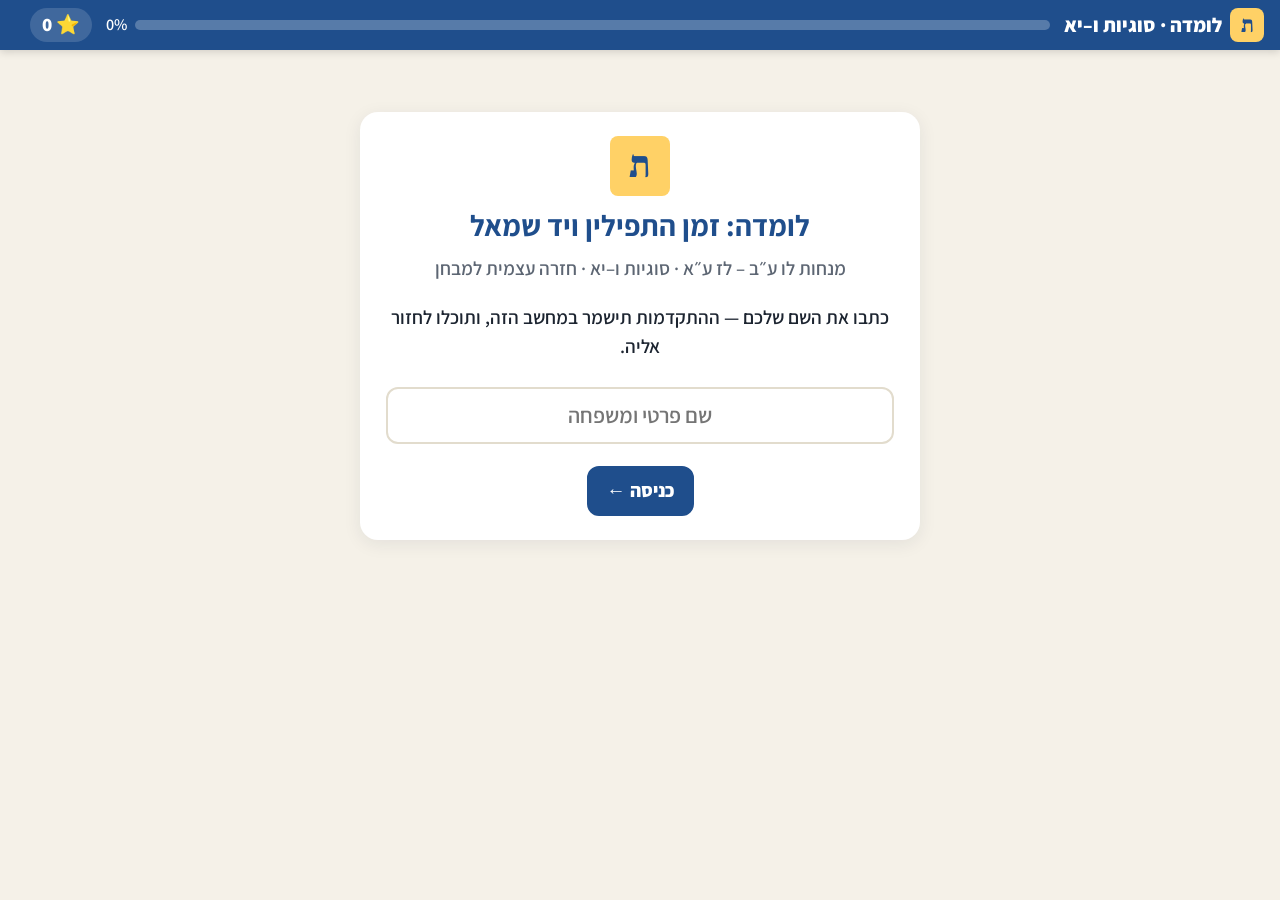
==== index.html @ fc5f8457 "לומדה סוגיות ו–יא (תפילין) — חזרה עצמית" ====
<!doctype html><html lang="he" dir="rtl"><head><meta charset="utf-8"><meta name="viewport" content="width=device-width,initial-scale=1">
<title>לומדה · סוגיות ו–יא · תפילין (מנחות לו ע״ב – לז ע״א)</title><style>@font-face{font-family:"Assistant";font-weight:600;font-display:swap;src:url([data-uri]) format("truetype")}
@font-face{font-family:"Assistant";font-weight:700;font-display:swap;src:url([data-uri]) format("truetype")}
@font-face{font-family:"Assistant";font-weight:800;font-display:swap;src:url([data-uri]) format("truetype")}
@font-face{font-family:"Frank Ruhl Libre";font-weight:700;font-display:swap;src:url([data-uri]) format("truetype")}
@font-face{font-family:"Frank Ruhl Libre";font-weight:800;font-display:swap;src:url([data-uri]) format("truetype")}
:root{--bg:#f5f1e8;--card:#fff;--ink:#1c2430;--muted:#5d6673;--navy:#1f4e8c;--navy2:#163a69;--gold:#ffd166;--gold2:#c9a227;--line:#e2dccd;--ok:#1f7a4d;--okbg:#e3f4ea;--bad:#b3261e;--badbg:#fbe8e6;--warn:#9a6700;--warnbg:#fff4d6;--side:#fbf8f1}
*{box-sizing:border-box}
html{font-size:19px}
body{margin:0;background:var(--bg);color:var(--ink);font-family:"Assistant",Arial,sans-serif;font-weight:600;line-height:1.55;direction:rtl}
button{font:inherit;cursor:pointer}
.topbar{position:sticky;top:0;z-index:20;display:flex;align-items:center;gap:14px;background:var(--navy);color:#fff;padding:8px 16px;box-shadow:0 2px 8px rgba(0,0,0,.15)}
.menu-btn{background:none;border:0;color:#fff;font-size:1.5rem;padding:0 4px;display:none}
.brand{display:flex;align-items:center;gap:8px;font-weight:800;font-size:1.05rem;white-space:nowrap}
.brand-mark{background:var(--gold);color:var(--navy);border-radius:8px;width:34px;height:34px;display:grid;place-items:center;font-family:"Frank Ruhl Libre",serif;font-weight:800;font-size:1.2rem}
.prog{flex:1;display:flex;align-items:center;gap:8px;font-size:.85rem}
.prog-bar{flex:1;height:10px;background:rgba(255,255,255,.25);border-radius:99px;overflow:hidden}
.prog-fill{height:100%;width:0;background:var(--gold);transition:width .4s}
.pts{background:rgba(255,255,255,.15);border-radius:99px;padding:2px 12px;font-weight:800;white-space:nowrap}
.who{font-size:.85rem;opacity:.9;white-space:nowrap}
.layout{display:flex;align-items:flex-start;max-width:1250px;margin:0 auto}
main{flex:1;min-width:0;padding:22px 20px 60px}
.side{width:290px;flex:0 0 290px;background:var(--side);border-inline-end:1px solid var(--line);min-height:calc(100vh - 52px);padding:14px 10px;position:sticky;top:52px;max-height:calc(100vh - 52px);overflow:auto}
.side h3{margin:6px 8px 8px;color:var(--navy);font-size:.9rem}
.side button.top{display:flex;width:100%;align-items:center;gap:10px;border:0;background:none;text-align:right;padding:9px 10px;border-radius:10px;font-weight:700;color:var(--ink)}
.side button.top:hover{background:#eef2f8}.side button.top.cur{background:#e2eaf6}
.side .ring{width:24px;height:24px;flex:0 0 24px;border-radius:50%;border:2px solid #c9c1ae;display:grid;place-items:center;font-size:.7rem;background:#fff}
.side .ring.part{background:conic-gradient(var(--gold2) var(--p),#fff 0)}
.side .ring.done{background:var(--ok);border-color:var(--ok);color:#fff}
.side .home-link{margin-top:10px;border-top:1px solid var(--line);padding-top:8px}
.scrim{position:fixed;inset:0;background:rgba(0,0,0,.35);z-index:25}
.card{background:var(--card);border-radius:18px;box-shadow:0 4px 18px rgba(30,40,60,.08);padding:24px 26px;max-width:900px;margin:0 auto}
.crumb{display:flex;gap:8px;align-items:center;color:var(--muted);font-size:.85rem;margin-bottom:6px;flex-wrap:wrap}
.pill{border-radius:99px;padding:1px 10px;font-weight:800;font-size:.8rem;background:#e7eef9;color:var(--navy)}
.pill.q{background:#fff1c9;color:#7a5200}.pill.g{background:#efe3ff;color:#5b21b6}.pill.w{background:#dff3e8;color:#14532d}
h1{font-size:1.55rem;color:var(--navy);margin:4px 0 10px;line-height:1.3}
.sub{color:var(--muted);margin:0 0 12px}
.gem{font-family:"Frank Ruhl Libre",serif;font-weight:700;font-size:1.22rem;line-height:1.85;background:#fbf6e9;border-inline-start:5px solid var(--gold2);border-radius:10px;padding:10px 16px;margin:10px 0}
.gem p{margin:4px 0}
.gem .tg{font-family:"Assistant",sans-serif;font-weight:800;font-size:.72rem;background:var(--navy);color:#fff;border-radius:99px;padding:1px 9px;margin-inline-end:8px;vertical-align:3px}
.points{margin:10px 0 0;padding-inline-start:22px}.points li{margin:6px 0}
.points b{color:#7a3e00}
.qtext{font-size:1.25rem;font-weight:800;margin:6px 0 12px;line-height:1.45}
.quote{font-family:"Frank Ruhl Libre",serif;font-weight:700;font-size:1.25rem;line-height:1.8;background:#fbf6e9;border-inline-start:5px solid var(--gold2);border-radius:10px;padding:8px 14px;margin:4px 0 12px}
.opts{display:grid;gap:10px}
.opt{display:flex;align-items:center;gap:12px;text-align:right;border:2px solid var(--line);background:#fff;border-radius:14px;padding:11px 14px;font-weight:700;font-size:1.05rem;transition:.15s}
.opt:hover:not(:disabled){border-color:var(--navy);background:#f3f7fd}
.opt .L{width:30px;height:30px;flex:0 0 30px;border-radius:50%;background:#e7eef9;color:var(--navy);display:grid;place-items:center;font-weight:800}
.opt.wrong{border-color:var(--bad);background:var(--badbg);opacity:.75}.opt.right{border-color:var(--ok);background:var(--okbg)}
.opt.gone{display:none}
.opt:disabled{cursor:default}
.tfrow{display:flex;gap:12px}.tfrow .opt{flex:1;justify-content:center;font-size:1.15rem}
.act{display:flex;gap:10px;align-items:center;flex-wrap:wrap;margin-top:16px}
.btn{border:2px solid var(--navy);background:#fff;color:var(--navy);border-radius:12px;padding:8px 18px;font-weight:800}
.btn.primary{background:var(--navy);color:#fff}.btn.primary:hover{background:var(--navy2)}
.btn.small{padding:4px 12px;font-size:.9rem}.btn:disabled{opacity:.45;cursor:default}
.btn.gold{background:var(--gold);border-color:var(--gold2);color:#3d2c00}
.feedback{margin-top:14px;border-radius:12px;padding:10px 14px;font-weight:700}
.feedback.ok{background:var(--okbg);color:var(--ok);border:1.5px solid #9ad3b4}
.feedback.bad{background:var(--badbg);color:var(--bad);border:1.5px solid #f0b2ac}
.feedback.warn{background:var(--warnbg);color:var(--warn);border:1.5px solid #f2d27a}
.feedback.info{background:#eef3fb;color:var(--navy2);border:1.5px solid #c4d5ef}
.feedback .why{display:block;color:var(--ink);font-weight:600;margin-top:4px}
.navrow{display:flex;justify-content:space-between;align-items:center;margin-top:20px;gap:10px}
.navrow .step{color:var(--muted);font-size:.85rem}
/* bank */
.banktext{font-size:1.15rem;line-height:2.6}
.slot{display:inline-block;min-width:110px;border-bottom:2.5px solid var(--navy);text-align:center;padding:0 8px;margin:0 3px;border-radius:6px 6px 0 0;cursor:pointer;color:var(--navy);font-weight:800;line-height:1.7;vertical-align:baseline;background:#f5f8fd}
.slot.sel{background:#fff3c4;border-color:var(--gold2)}.slot.ok{background:var(--okbg);border-color:var(--ok);color:var(--ok)}.slot.bad{background:var(--badbg);border-color:var(--bad);color:var(--bad)}
.chips{display:flex;flex-wrap:wrap;gap:8px;margin-top:12px;padding:10px;border:2px dashed #cdbf98;border-radius:12px;background:#fffdf6}
.chips .lbl{font-weight:800;color:#7a5200;margin-inline-end:4px;align-self:center}
.chip{border:2px solid #cdbf98;background:#fff;border-radius:99px;padding:4px 14px;font-weight:800;font-size:1.02rem}
.chip:hover{border-color:var(--navy)}.chip.used{opacity:.25;pointer-events:none}
/* match */
.match{display:grid;grid-template-columns:1fr 1fr;gap:10px 18px}
.match .head{font-weight:800;color:var(--muted);font-size:.85rem;text-align:center}
.mi{border:2px solid var(--line);background:#fff;border-radius:12px;padding:9px 12px;font-weight:700;text-align:right;display:flex;align-items:center;gap:8px;min-height:52px}
.mi.ar{font-family:"Frank Ruhl Libre",serif;font-size:1.15rem}
.mi.sel{border-color:var(--gold2);background:#fff6d6}
.mi .n{width:26px;height:26px;flex:0 0 26px;border-radius:50%;display:grid;place-items:center;color:#fff;font-size:.8rem;font-family:"Assistant",sans-serif;font-weight:800}
.mi.ok{border-color:var(--ok)!important;background:var(--okbg)}.mi.bad{border-color:var(--bad)!important;background:var(--badbg)}
/* sort */
.srow{display:flex;align-items:center;gap:10px;flex-wrap:wrap;border:2px solid var(--line);border-radius:12px;padding:8px 12px;margin-bottom:8px}
.srow .t{flex:1 1 240px;font-weight:700}
.srow .cats{display:flex;gap:6px;flex-wrap:wrap}
.cb{border:2px solid var(--line);background:#fff;border-radius:99px;padding:3px 12px;font-weight:800;font-size:.92rem}
.cb.on{background:var(--navy);border-color:var(--navy);color:#fff}
.srow.ok{border-color:var(--ok);background:var(--okbg)}.srow.bad{border-color:var(--bad);background:var(--badbg)}
/* order */
.oitem{display:flex;align-items:center;gap:10px;border:2px solid var(--line);background:#fff;border-radius:12px;padding:8px 10px;margin-bottom:8px;font-weight:700;cursor:grab;user-select:none}
.oitem .num{width:28px;height:28px;flex:0 0 28px;border-radius:50%;background:#e7eef9;color:var(--navy);display:grid;place-items:center;font-weight:800}
.oitem .t{flex:1}.oitem .mv{display:flex;flex-direction:column;gap:2px}
.oitem .mv button{border:1.5px solid var(--line);background:#fff;border-radius:6px;width:34px;height:24px;line-height:1;font-size:.8rem}
.oitem.drag{opacity:.4}.oitem.over{border-color:var(--gold2)}
.oitem.ok{border-color:var(--ok);background:var(--okbg)}.oitem.bad{border-color:var(--bad);background:var(--badbg)}
/* open */
textarea{width:100%;min-height:120px;font:inherit;font-size:1.05rem;border:2px solid var(--line);border-radius:12px;padding:10px 12px;resize:vertical}
textarea:focus,input:focus{outline:none;border-color:var(--navy)}
.model{background:#f3f8ef;border:1.5px solid #b9d9a6;border-radius:12px;padding:10px 14px;margin-top:12px}
.model b{color:var(--ok)}
.self{display:flex;gap:8px;flex-wrap:wrap;margin-top:10px}
.kw{display:flex;gap:6px;flex-wrap:wrap;margin-top:8px}.kw span{border-radius:99px;padding:1px 10px;font-size:.85rem;font-weight:800}
.kw .y{background:var(--okbg);color:var(--ok)}.kw .n{background:#f1f1f1;color:#777}
/* fill */
.fillrow{font-size:1.15rem;display:flex;align-items:center;gap:10px;flex-wrap:wrap}
.fillrow input{font:inherit;font-size:1.1rem;border:2px solid var(--line);border-radius:10px;padding:6px 10px;width:220px}
/* games */
.mem{display:grid;grid-template-columns:repeat(4,1fr);gap:10px}
.mc{height:92px;border-radius:14px;border:2px solid #cdbf98;background:var(--navy);color:transparent;font-weight:800;display:grid;place-items:center;padding:6px;text-align:center;transition:.2s;font-size:1rem}
.mc.up{background:#fff;color:var(--ink)}.mc.ar.up{font-family:"Frank Ruhl Libre",serif;font-size:1.12rem}
.mc.got{background:var(--okbg);border-color:var(--ok);color:var(--ok);cursor:default}
.mc:not(.up):not(.got)::after{content:"?";color:var(--gold);font-size:1.6rem}
.tiles{display:flex;flex-wrap:wrap;gap:8px;min-height:56px;padding:10px;border-radius:12px;border:2px dashed #cdbf98;background:#fffdf6;margin:8px 0}
.tiles.built{background:#f3f7fd;border-color:#b8c9e6}
.tile{border:2px solid #cdbf98;background:#fff;border-radius:10px;padding:6px 14px;font-family:"Frank Ruhl Libre",serif;font-weight:700;font-size:1.25rem}
.tile.l{min-width:46px;font-size:1.5rem}
.tile:hover{border-color:var(--navy)}
.lhint{color:var(--muted);font-weight:700}
/* home / login / end */
.login{max-width:560px;margin:40px auto;text-align:center}
.login input{font:inherit;font-size:1.15rem;border:2px solid var(--line);border-radius:12px;padding:10px 14px;width:100%;margin:6px 0;text-align:center}
.tgrid{display:grid;grid-template-columns:repeat(auto-fill,minmax(230px,1fr));gap:14px;margin:16px 0}
.tcard{border:2px solid var(--line);background:#fff;border-radius:16px;padding:14px 16px;text-align:right;display:flex;flex-direction:column;gap:4px;transition:.15s}
.tcard:hover{border-color:var(--navy);transform:translateY(-2px)}
.tcard .ic{font-size:1.7rem}.tcard .nm{font-weight:800;color:var(--navy);font-size:1.1rem}.tcard .sb{color:var(--muted);font-size:.85rem}
.bar{height:8px;background:#eee;border-radius:99px;overflow:hidden;margin-top:6px}.bar i{display:block;height:100%;background:var(--ok)}
.modes{display:flex;gap:10px;flex-wrap:wrap;justify-content:center;margin-top:10px}
.stars{font-size:2.2rem;text-align:center;letter-spacing:.15em}
.big{font-size:2.6rem;font-weight:800;color:var(--navy);text-align:center}
.tstat{display:grid;grid-template-columns:1fr 2fr auto;gap:8px 12px;align-items:center;margin:14px 0}
.toast{position:fixed;bottom:18px;left:50%;transform:translateX(-50%) translateY(80px);background:#222;color:#fff;border-radius:12px;padding:8px 18px;font-weight:700;transition:.3s;z-index:40}
.toast.show{transform:translateX(-50%) translateY(0)}
.confetti{position:fixed;top:-10px;width:10px;height:14px;z-index:50;animation:fall 1.4s linear forwards;border-radius:2px}
@keyframes fall{to{transform:translateY(105vh) rotate(540deg)}}
@media (max-width:900px){
 html{font-size:17px}
 .menu-btn{display:block}.who{display:none}
 .side{position:fixed;top:0;right:0;height:100vh;max-height:none;z-index:30;transform:translateX(105%);transition:.25s;box-shadow:-4px 0 18px rgba(0,0,0,.2)}
 .side.open{transform:none}
 main{padding:14px 10px 50px}.card{padding:18px 16px}
 .match{grid-template-columns:1fr 1fr;gap:8px}.mi{font-size:.95rem;padding:7px 8px}
 .mem{grid-template-columns:repeat(3,1fr)}.mc{height:84px;font-size:.92rem}
 .prog span{display:none}
}
@media (max-width:520px){.brand-text{display:none}.mem{grid-template-columns:repeat(2,1fr)}.tcard{padding:12px}}

/* click-to-translate */
.gw{cursor:pointer;border-bottom:2px dotted #c9a227;border-radius:3px;transition:background .15s;-webkit-tap-highlight-color:transparent}
.gw:hover,.gw.on{background:#fff0bf}.gw:focus{outline:2px solid #c9a227;outline-offset:1px}
.ghint{margin:2px 0 6px;color:var(--muted);font-size:.85rem}
.gpop{position:fixed;z-index:60;background:#fff;color:#166534;border:2px solid #16a34a;border-radius:10px;padding:7px 14px;box-shadow:0 8px 22px rgba(28,20,12,.2);font-family:"Assistant",sans-serif;font-weight:800;font-size:1.08rem;line-height:1.4;text-align:center;animation:gpin .18s ease-out}
.gpop small{display:block;color:#4b5563;font-weight:600;font-size:.86rem;margin-top:2px}
.gpop::after{content:"";position:absolute;left:var(--ax,50%);bottom:-8px;width:12px;height:12px;background:#fff;border:2px solid #16a34a;border-top:0;border-left:0;transform:translateX(-50%) rotate(45deg)}
.gpop.below::after{bottom:auto;top:-8px;transform:translateX(-50%) rotate(-135deg)}
@keyframes gpin{from{opacity:0;transform:translateY(5px)}to{opacity:1;transform:none}}
</style></head><body>
<header class="topbar" id="topbar" hidden><button class="menu-btn" id="menuBtn" aria-label="תפריט">☰</button><div class="brand"><span class="brand-mark">ת</span><span class="brand-text">לומדה · סוגיות ו–יא</span></div><div class="prog"><div class="prog-bar"><div class="prog-fill" id="progFill"></div></div><span id="progText">0%</span></div><span class="pts">⭐ <span id="points">0</span></span><span class="who" id="whoName"></span></header>
<div class="layout"><nav class="side" id="side" hidden></nav><main id="view"></main></div><div class="scrim" id="scrim" hidden></div><div class="toast" id="toast"></div><div class="gpop" id="gpop" hidden></div>
<script>/* תוכן הלומדה — סוגיות ו–יא, מנחות לו ע"ב – לז ע"א.
   הגמרא לפי האתר (index.html), רש"י לפי "לשון המפרשים" באתר, תוספות לפי ספריא (מנחות לז ע"א), דפי העבודה של יא ושל קל וחומר. */
window.TOPICS = [
{ id:"f", num:"ו", title:"תפילין אחרי שקיעת החמה", sub:"עשה או לאו · ״השמר״", icon:"🌇", daf:"לו ע״ב",
  learn:{ title:"עשה או לאו?", gemara:[
    ["דעות","אָמַר רַבִּי אֶלְעָזָר: כׇּל הַמַּנִּיחַ תְּפִילִּין אַחַר שְׁקִיעַת הַחַמָּה עוֹבֵר בַּעֲשֵׂה, וְרַבִּי יוֹחָנָן אָמַר: עוֹבֵר בְּלָאו."],
    ["בירור","לֵימָא בְּרַבִּי אָבִין אָמַר רַבִּי אִילְעָא קָא מִיפַּלְגִי, דְּאָמַר רַבִּי אָבִין אָמַר רַבִּי אִילְעָא: כׇּל מָקוֹם שֶׁנֶּאֱמַר ״הִשָּׁמֶר״ ״פֶּן״ וְ״אַל״ — אֵינוֹ אֶלָּא לֹא תַעֲשֶׂה."],
    ["תירוץ","לָא, דְּכוּלֵּי עָלְמָא אִית לְהוּ דְּרַבִּי אָבִין. וְהָכָא בְּהָא קָא מִיפַּלְגִי: מָר סָבַר ״הִשָּׁמֶר״ דְּלָאו — לָאו, וְ״הִשָּׁמֶר״ דַּעֲשֵׂה — עֲשֵׂה; וּמָר סָבַר ״הִשָּׁמֶר״ דַּעֲשֵׂה נָמֵי לָאו."]],
    points:[
    "<b>מצוות עשה</b> — התורה אומרת <b>לעשות</b>. מי שלא עושה — <b>מבטל עשה</b>. <b>לאו</b> (לא תעשה) — התורה <b>אוסרת</b>. מי שעושה — <b>עובר בלאו</b>.",
    "העונש: על <b>לאו</b> — <b>מלקות</b> (רש״י: ״לאו גמור ללקות״); על <b>ביטול עשה</b> — <b>מכת מרדות</b>. לכן לאו חמור יותר.",
    "תפילין רק ביום: <b>״וְשָׁמַרְתָּ אֶת הַחֻקָּה הַזֹּאת לְמוֹעֲדָהּ מִיָּמִים יָמִימָה״</b> — ימים ולא לילות (רש״י ד״ה עובר בלאו: ״דכתיב ושמרת״).",
    "המסקנה: כולם מסכימים שכלל רבי אבין נכון. נחלקו רק ב<b>״השמר״ הנאמר על מצוות עשה</b> (כמו ״ושמרת״ בתפילין): לרבי אלעזר — עשה; לרבי יוחנן — <b>גם לאו</b>."]},
  qs:[
  {k:"sort", q:"מיינו: מצוות עשה או מצוות לא תעשה (לאו)?", cats:["מצוות עשה","לא תעשה (לאו)"],
   items:[["להניח תפילין",0],["לא לגנוב",1],["לשבת בסוכה בחג הסוכות",0],["לא לאכול חזיר",1],["לאכול מצה בליל הסדר",0],["לא לעשות מלאכה בשבת",1]],
   why:"מצוות עשה — התורה מצווה לעשות; לאו — התורה אוסרת לעשות."},
  {k:"match", q:"מי אמר מה? התאימו.", heads:["מי?","מה אמר?"],
   pairs:[["רבי אלעזר","המניח תפילין אחרי השקיעה עובר בעשה"],["רבי יוחנן","המניח תפילין אחרי השקיעה עובר בלאו"],["רבי אבין אמר רבי אילעא","״השמר״, ״פן״ ו״אל״ — לא תעשה"],["רש״י","״וכל השמר לא תעשה הוא״"]],
   why:"רבי אלעזר — עשה; רבי יוחנן — לאו; כלל רבי אבין: השמר, פן ואל — לא תעשה."},
  {k:"mc", q:"מה העונש על כל אחד?", opts:["על לאו — מלקות; על ביטול עשה — מכת מרדות","על שניהם — מלקות","על לאו — מכת מרדות; על ביטול עשה — מלקות","על שניהם אין שום עונש"],
   hint:"רש״י: ״לאו גמור ללקות״.", why:"רש״י: ״לאו גמור ללקות״ — על לאו לוקים מלקות. על ביטול עשה — מכת מרדות."},
  {k:"mc", q:"מי מחמיר יותר במי שמניח תפילין בלילה — ולמה?", opts:["רבי יוחנן — כי לדעתו עובר בלאו, והעונש על לאו (מלקות) חמור יותר","רבי אלעזר — כי עשה חמור מלאו","שניהם שווים — שניהם אוסרים","רבי אלעזר — כי הוא אמר ראשון"],
   why:"לרבי יוחנן עובר בלאו, ולאו חמור מעשה — העונש עליו מלקות."},
  {k:"mc", quote:"״וְשָׁמַרְתָּ אֶת הַחֻקָּה הַזֹּאת לְמוֹעֲדָהּ מִיָּמִים יָמִימָה״", q:"מה לומדים מן הפסוק הזה על תפילין (לפי רש״י)?", opts:["שמניחים תפילין ביום ולא בלילה","שמניחים תפילין רק בשבת","שצריך לשמור את התפילין שלא יאבדו","שמניחים תפילין על יד שמאל"],
   why:"״מימים ימימה״ — ימים ולא לילות. זו המצווה שעליה עובר המניח בלילה."},
  {k:"bank", q:"השלימו את הכלל של רבי אבין אמר רבי אילעא (בחרו מן המחסן):", text:"כל מקום שנאמר [השמר], [פן] ו[אל] — אינו אלא [לא תעשה].", extra:["עשה","ושמרת"],
   why:"״כׇּל מָקוֹם שֶׁנֶּאֱמַר הִשָּׁמֶר, פֶּן וְאַל — אֵינוֹ אֶלָּא לֹא תַעֲשֶׂה״."},
  {k:"mc", stage:1, quote:"לָא, דְּכוּלֵּי עָלְמָא אִית לְהוּ דְּרַבִּי אָבִין.", q:"איזה שלב בסוגיא זה?", opts:["תירוץ","קושיה / בירור","דעות","ראיה מפסוק"],
   why:"הגמרא דוחה את ההצעה שנחלקו בכלל של רבי אבין — זה התירוץ."},
  {k:"sort", q:"מיינו לפי רש״י: ״השמר״ הנאמר על איסור, או ״השמר״ הנאמר על מצוות עשה?", cats:["השמר הנאמר על איסור","השמר הנאמר על מצוות עשה"],
   items:[["״השמר בנגע הצרעת״ (שלא יקוץ את הנגע)",0],["״השמר לך פן תכרות ברית״",0],["״ושמרת את החוקה הזאת״ — תפילין ביום",1]],
   why:"רש״י: השמר בנגע צרעת ו״השמר לך פן תכרות ברית״ — לאו גמור. ״ושמרת״ של תפילין — השמר הנאמר על מצוות עשה."},
  {k:"tf", q:"לפי רבי יוחנן, גם ״השמר״ הנאמר על מצוות עשה הוא לאו.", a:true, why:"״וּמָר סָבַר הִשָּׁמֶר דַּעֲשֵׂה נָמֵי לָאו״ — זה רבי יוחנן."},
  {k:"open", q:"הסבירו במילים שלכם: למה לפי רבי יוחנן מי שמניח תפילין בלילה עובר בלאו?",
   model:"התפילין ביום ולא בלילה, מן הפסוק ״ושמרת את החוקה הזאת... מימים ימימה״. זה ״השמר״ הנאמר על מצוות עשה, ורבי יוחנן סובר שגם השמר כזה הוא לאו (כלל רבי אבין: השמר, פן ואל — לא תעשה). לכן המניח בלילה עובר בלאו.",
   kw:[["ושמרת","השמר"],["לאו","לא תעשה"],["לילה","ימים","לילות"]]},
  {k:"memory", q:"משחק זיכרון: מצאו זוגות — ארמית ותרגום.", pairs:[["קָא מִיפַּלְגִי","חולקים"],["דְּכוּלֵּי עָלְמָא אִית לְהוּ","שכולם סוברים"],["מָר סָבַר","זה סובר"],["נָמֵי","גם"],["לֵימָא","האם נאמר"]]}
  ]},

{ id:"g", num:"ז", title:"תפילין בלילה כדי לשומרן", sub:"מעשה ברבינא ורב אשי", icon:"🌙", daf:"לו ע״ב",
  learn:{ title:"מעשה ברב אשי", gemara:[
    ["היתר","וְאָמַר רַבִּי אֶלְעָזָר: וְאִם לְשׇׁמְרָן — מוּתָּר."],
    ["מעשה","וְאָמַר רָבִינָא: הֲוָה יָתֵיבְנָא קַמֵּיהּ דְּרַב אָשֵׁי וְחָשַׁךְ, וְהִנִּיחַ תְּפִילִּין, וַאֲמַרִי לֵיהּ: לְשׇׁמְרָן קָא בָעֵי לְהוּ מָר? וַאֲמַר לִי: אִין. וַחֲזֵיתֵיהּ לְדַעְתֵּיהּ דְּלָאו לְשׇׁמְרָן הוּא בָּעֵי, קָסָבַר: הֲלָכָה וְאֵין מוֹרִין כֵּן."]],
    points:[
    "<b>״לשומרן״</b> — רש״י: <b>״שלא יאבדו״</b>. מי שמניח תפילין כדי לשמור עליהן — מותר גם אחרי השקיעה.",
    "רבינא ראה את רב אשי מניח תפילין כשהחשיך ושאל: לשמור אותן אתה צריך? רב אשי ענה: <b>״אין״</b> — כן.",
    "אבל רבינא הבין שזו לא הסיבה האמיתית: רב אשי סובר <b>״הלכה ואין מורין כן״</b> — רש״י: הלילה זמן תפילין, אבל לא מורים כך לרבים, <b>שמא ישכחם ויישן בהן</b>."]},
  qs:[
  {k:"mc", quote:"וְאִם לְשׇׁמְרָן — מוּתָּר.", q:"מה פירוש ״לְשׇׁמְרָן״?", opts:["כדי שהתפילין לא יאבדו","כדי לשמור את המצווה בזמנה","כדי להתפלל בהן ערבית","כדי ללמוד בהן תורה"],
   hint:"רש״י: ״שלא...״", why:"רש״י: ״שלא יאבדו — מותר להניחן אפילו לאחר שקיעת החמה״."},
  {k:"match", q:"התאימו כל ביטוי ארמי מן המעשה לתרגום שלו.", heads:["ארמית","עברית"],
   pairs:[["הֲוָה יָתֵיבְנָא קַמֵּיהּ","הייתי יושב לפניו"],["וַאֲמַרִי לֵיהּ","ואמרתי לו"],["קָא בָעֵי לְהוּ מָר","רוצה אותם אדוני"],["וַאֲמַר לִי","ואמר לי"],["אִין","כן"],["וַחֲזֵיתֵיהּ לְדַעְתֵּיהּ","ראיתי את דעתו"]]},
  {k:"order", q:"סדרו את שלבי המעשה לפי הסדר:", items:["רבינא יושב לפני רב אשי","החשיך, ורב אשי מניח תפילין","רבינא שואל: לשמור אותן אתה צריך?","רב אשי עונה: ״אין״ — כן","רבינא מבין: רב אשי סובר ״הלכה ואין מורין כן״"]},
  {k:"tf", q:"רב אשי סובר שהלילה אינו זמן תפילין כלל.", a:false, why:"רש״י ד״ה קסבר הלכה: ״דלילה זמן תפילין הוא״ — רק אין מורין כן."},
  {k:"mc", q:"למה ״אין מורין כן״ — לא אומרים לרבים שמותר להניח תפילין בלילה?", opts:["שמא ישכח את התפילין עליו ויישן בהן","כי בלילה אסור לברך","כי רב אשי לא היה בטוח בדבר","כי בלילה אין רואים את התפילין"],
   hint:"רש״י: ״שמא...״", why:"רש״י: ״ואין מורין כן — שמא ישכחם וישן בהן״."},
  {k:"scramble", q:"סדרו את מילות הגמרא — מה סובר רב אשי?", words:["קָסָבַר:","הֲלָכָה","וְאֵין","מוֹרִין","כֵּן"], tr:"הוא סובר: זו ההלכה, אבל לא מורים כך לרבים."},
  {k:"open", q:"איך רבינא הבין מה באמת חושב רב אשי, אף שרב אשי ענה ״לשמרן״? ולמה רב אשי לא גילה את דעתו?",
   model:"רב אשי הניח תפילין כשהחשיך, ורבינא הבין שהסיבה אינה רק לשמור עליהן: רב אשי סובר ״הלכה ואין מורין כן״ — הלילה זמן תפילין, אבל לא מורים כך לרבים שמא ישכחו ויישנו בהן. לכן ענה שזה ״לשמרן״.",
   kw:[["הלכה"],["אין מורין","מורים","להורות"],["ישכח","יישן","ישן"]]}
  ]},

{ id:"h", num:"ח", title:"הסחת דעת מן התפילין", sub:"קל וחומר מן הציץ", icon:"👑", daf:"לו ע״ב",
  learn:{ title:"קל וחומר מן הציץ", gemara:[
    ["דין","אָמַר רַבָּה בַּר רַב הוּנָא: חַיָּיב אָדָם לְמַשְׁמֵשׁ בַּתְּפִילִּין בְּכׇל שָׁעָה."],
    ["ראיה","קַל וָחוֹמֶר מִצִּיץ: וּמָה צִיץ שֶׁאֵין בּוֹ אֶלָּא אַזְכָּרָה אַחַת, אָמְרָה תּוֹרָה ״וְהָיָה עַל מִצְחוֹ תָּמִיד״ — שֶׁלֹּא יַסִּיחַ דַּעְתּוֹ מִמֶּנּוּ; תְּפִילִּין שֶׁיֵּשׁ בָּהֶן אַזְכָּרוֹת הַרְבֵּה — עַל אַחַת כַּמָּה וְכַמָּה!"]],
    points:[
    "<b>למשמש</b> — לגעת בתפילין, כדי <b>שלא יסיח דעתו</b> מהן.",
    "<b>אזכרה</b> = <b>שם של ה׳</b>. ב<b>ציץ</b> של הכהן הגדול (על מצחו) — אזכרה <b>אחת</b>; בתפילין — אזכרות <b>הרבה</b>.",
    "<b>קל וחומר</b>: משווים מקרה <b>קל</b> למקרה <b>חמור</b>. אם הדין חל במקרה הקל — <b>על אחת כמה וכמה</b> שהוא חל במקרה החמור.",
    "כאן: הציץ הוא הקל, התפילין הן החמור. אם על הציץ נאמר ״תמיד״ — קל וחומר שאסור להסיח דעת מן התפילין."]},
  qs:[
  {k:"mc", quote:"חַיָּיב אָדָם לְמַשְׁמֵשׁ בַּתְּפִילִּין בְּכׇל שָׁעָה", q:"מה פירוש ״לְמַשְׁמֵשׁ בַּתְּפִילִּין״?", opts:["לגעת בתפילין כדי לא להסיח דעת מהן","לחלוץ ולהניח אותן שוב ושוב","לבדוק אצל סופר שהן כשרות","לנקות את הרצועות"],
   why:"נוגעים בתפילין כל הזמן — שלא יסיח דעתו מהן."},
  {k:"fill", q:"השלימו:", before:"אַזְכָּרָה היא שם של", after:"", alts:["ה","השם","הקבה","הקדוש ברוך הוא","ה'","הקב\"ה"], why:"אזכרה = שם ה׳. בציץ אחת, בתפילין הרבה."},
  {k:"bank", q:"בנו את הקל וחומר של רבה בר רב הונא (בחרו מן המחסן):", text:"בציץ יש רק [אזכרה אחת], ובתפילין יש [אזכרות הרבה]. על הציץ אמרה התורה ״והיה על מצחו [תמיד]״ — שלא [יסיח דעתו] ממנו. לכן [על אחת כמה וכמה] בתפילין.", extra:["פעם בשנה","ישכח"],
   why:"זה בדיוק לשון הגמרא: ״ומה ציץ שאין בו אלא אזכרה אחת... תפילין שיש בהן אזכרות הרבה — על אחת כמה וכמה״."},
  {k:"mc", q:"במקרה הזה — מה ה״קל״ ומה ה״חמור״?", opts:["הציץ הוא הקל, והתפילין הן החמור","התפילין הן הקל, והציץ הוא החמור","שניהם קלים","שניהם חמורים באותה מידה"],
   why:"בתפילין יש אזכרות הרבה — הן החמורות."},
  {k:"match", q:"תרגול מדף העבודה: התאימו לכל מקרה ״קל״ את המקרה ה״חמור״ שלו.", heads:["הקל","החמור"],
   pairs:[["חנות מכולת קטנה מתקינה מצלמות","סניף בנק ענק"],["התורה מצווה לעזור גם לשונא שבהמתו נפלה","לעזור לחבר טוב"],["ציץ — אזכרה אחת","תפילין — אזכרות הרבה"],["מרים דיברה על משה מתוך דאגה — ונענשה","מי שמדבר על חברו מתוך שנאה"]],
   why:"בכל זוג: אם כך בקל — על אחת כמה וכמה בחמור."},
  {k:"tf", q:"קל וחומר פירושו: אם הדין חל במקרה החמור — כל שכן במקרה הקל.", a:false, why:"להפך: מן הקל לומדים על החמור."},
  {k:"open", q:"חברו קל וחומר משלכם (״אם... — קל וחומר ש...״), וכתבו מה הקל ומה החמור.",
   model:"לדוגמה: אם אסור לדבר בכיתה בזמן שהמורה מסביר — קל וחומר שאסור לדבר בבית הכנסת בזמן קריאת התורה. הקל: הכיתה; החמור: קריאת התורה.",
   kw:[["קל וחומר","כל שכן","על אחת כמה וכמה","קו״ח"],["אם"]]}
  ]},

{ id:"i", num:"ט", title:"באיזו יד? · חלק א", sub:"שלושה פסוקים · רבי יוסי החורם", icon:"✋", daf:"לו ע״ב – לז ע״א",
  learn:{ title:"״ידך״ — זו שמאל", gemara:[
    ["ברייתא","תָּנוּ רַבָּנַן: ״יָדְךָ״ — זוֹ שְׂמֹאל. אַתָּה אוֹמֵר שְׂמֹאל, אוֹ אֵינוֹ אֶלָּא יָמִין?"],
    ["סיוע","תַּלְמוּד לוֹמַר: ״אַף יָדִי יָסְדָה אֶרֶץ וִימִינִי טִפְּחָה שָׁמָיִם״, וְאוֹמֵר: ״יָדָהּ לַיָּתֵד תִּשְׁלַחְנָה וִימִינָהּ לְהַלְמוּת עֲמֵלִים״, וְאוֹמֵר: ״לָמָּה תָשִׁיב יָדְךָ וִימִינֶךָ מִקֶּרֶב חֵיקְךָ כַלֵּה״."],
    ["קושיה","רַבִּי יוֹסֵי הַחוֹרָם אוֹמֵר: מָצִינוּ יָמִין שֶׁנִּקְרָא יָד, שֶׁנֶּאֱמַר: ״וַיַּרְא יוֹסֵף כִּי יָשִׁית אָבִיו יַד יְמִינוֹ״."],
    ["תשובה","וְאִידַּךְ — ״יַד יְמִינוֹ״ אִיקְּרִי, ״יָד״ סְתָמָא לָא אִיקְּרִי."]],
    points:[
    "בתורה כתוב רק <b>״ידך״</b> — לא מפורש איזו יד.",
    "בשלושה פסוקים כתובים גם <b>״יד״</b> וגם <b>״ימין״</b>. רש״י: ״מדכתיב ידי וימין — שמע מינה יד היינו שמאל״.",
    "<b>רבי יוסי החורם</b> מקשה: מצאנו שגם ימין נקראת יד — ״יד ימינו״ (יעקב ויוסף).",
    "התשובה: רק כשכתוב במפורש <b>״יד ימינו״</b> זו ימין; <b>״יד״ סתם</b> — אינה ימין."]},
  qs:[
  {k:"mc", q:"למה הברייתא צריכה בכלל להוכיח ש״ידך״ היא שמאל?", opts:["כי בתורה כתוב רק ״ידך״, ולא מפורש איזו יד","כי בתורה כתוב במפורש ״יד ימין״","כי רוב האנשים כותבים בשמאל","כי התפילין קשורות על הראש"],
   why:"״ידך״ סתם — צריך ללמוד מאיזה פסוק שזו שמאל."},
  {k:"match", q:"השלימו כל פסוק: התאימו את חלק ה״יד״ לחלק ה״ימין״ שלו.", heads:["יד","ימין"],
   pairs:[["אַף יָדִי יָסְדָה אֶרֶץ","וִימִינִי טִפְּחָה שָׁמָיִם"],["יָדָהּ לַיָּתֵד תִּשְׁלַחְנָה","וִימִינָהּ לְהַלְמוּת עֲמֵלִים"],["לָמָּה תָשִׁיב יָדְךָ","וִימִינֶךָ מִקֶּרֶב חֵיקְךָ כַלֵּה"]],
   gem:true, why:"בכל פסוק — גם יד וגם ימין."},
  {k:"bank", q:"איך הפסוקים מוכיחים? השלימו מן המחסן:", text:"בכל פסוק כתובים גם [יד] וגם [ימין]. מכיוון שה[ימין] כתוב לחוד — ה״יד״ בפסוק היא [שמאל].", extra:["ראש","לב"],
   why:"רש״י: ״מדכתיב ידי וימין — שמע מינה יד היינו שמאל״."},
  {k:"mc", stage:1, quote:"מָצִינוּ יָמִין שֶׁנִּקְרָא יָד, שֶׁנֶּאֱמַר: ״וַיַּרְא יוֹסֵף כִּי יָשִׁית אָבִיו יַד יְמִינוֹ״", q:"איזה שלב בסוגיא זה?", opts:["קושיה","תשובה / תירוץ","ראיה לברייתא","דין"],
   why:"רבי יוסי החורם מקשה על הראיה מן הפסוקים."},
  {k:"mc", quote:"״יַד יְמִינוֹ״ אִיקְּרִי, ״יָד״ סְתָמָא לָא אִיקְּרִי",noGloss:1, q:"מה ענו לרבי יוסי החורם?", opts:["רק כשכתוב ״יד ימינו״ זו ימין; ״יד״ סתם אינה ימין","אצל יוסף ״יד״ היא תמיד שמאל","רבי יוסי החורם צודק — מניחים בימין","הפסוק אצל יוסף מדבר על יד חלשה"],
   why:"״יד ימינו״ — נקראת כך רק עם המילה ״ימינו״. ״יד״ סתם — לא."},
  {k:"match", q:"תרגמו: התאימו ארמית לעברית.", heads:["ארמית","עברית"],
   pairs:[["תָּנוּ רַבָּנַן","שנו חכמים"],["וְאִידַּךְ","והתנא האחר"],["אִיקְּרִי","נקרא"],["סְתָמָא לָא אִיקְּרִי","סתם אינה נקראת"]]},
  {k:"open", q:"כתבו את הוויכוח כשיחה קצרה: מה אומר רבי יוסי החורם, ומה עונים לו?",
   model:"רבי יוסי החורם: ״מצאנו שגם ימין נקראת יד — ׳יד ימינו׳ אצל יוסף!״ התשובה: ״שם כתוב במפורש ׳ימינו׳. אבל ׳יד׳ סתם — אינה ימין, ולכן ׳ידך׳ היא שמאל.״",
   kw:[["יד ימינו","ימינו"],["סתם","סתמא"],["שמאל"]]}
  ]},

{ id:"j", num:"י", title:"באיזו יד? · חלק ב", sub:"רבי נתן · רב אשי ״ידכה״", icon:"✍️", daf:"לז ע״א",
  learn:{ title:"עוד שתי דרכים: רבי נתן ורב אשי", gemara:[
    ["סיוע","רַבִּי נָתָן אוֹמֵר: אֵינוֹ צָרִיךְ, הֲרֵי הוּא אוֹמֵר ״וּקְשַׁרְתָּם״ ״וּכְתַבְתָּם״ — מָה כְּתִיבָה בְּיָמִין, אַף קְשִׁירָה בְּיָמִין; וְכֵיוָן דִּקְשִׁירָה בְּיָמִין — הַנָּחָה בִּשְׂמֹאל הִיא."],
    ["השלמה","וְרַבִּי יוֹסֵי הַחוֹרָם, הַנָּחָה דְּבִשְׂמֹאל מְנָא לֵיהּ? נָפְקָא לֵיהּ מֵהֵיכָא דְּנָפְקָא לֵיהּ לְרַבִּי נָתָן."],
    ["סיוע","רַב אָשֵׁי אָמַר: מִ״יָּדְכָה״ כְּתִיב, בְּהֵ״י — כֵּהָה."],
    ["קושיה","אֲמַר לֵיהּ רַבִּי אַבָּא לְרַב אָשֵׁי: וְאֵימָא ״יָדְךָ״ שֶׁבְּכֹחַ? אֲמַר לֵיהּ: מִי כְּתִיב בְּחֵי״ת?"]],
    points:[
    "<b>רבי נתן</b>: ״וקשרתם״ סמוך ל״וכתבתם״ — כותבים ב<b>ימין</b>, אז גם קושרים ב<b>ימין</b>. רש״י: אם התפילין על ימין — אי אפשר לקשור אותן בימין, ולכן <b>ההנחה בשמאל</b>.",
    "<b>רבי יוסי החורם</b> (שדחה את הפסוקים) לומד <b>מאותו מקום של רבי נתן</b>.",
    "<b>רב אשי</b>: ״ידכה״ כתוב ב<b>ה׳</b> — מחלקים לשתי מילים: <b>יד + כהה</b> = יד חלשה = שמאל (רש״י: ״יד כהה, עמיא בלא כח״).",
    "<b>רבי אבא</b>: אולי ״ידך שבכח״ — היד החזקה? <b>רב אשי</b>: אז היה כתוב ב<b>ח׳</b> (״ידכח״, מלשון כח) — ״מי כתיב בחי״ת?״"]},
  qs:[
  {k:"order", q:"סדרו את שרשרת הלימוד של רבי נתן:", items:["״וּכְתַבְתָּם״ — כותבים ביד ימין","״וּקְשַׁרְתָּם״ — גם קושרים ביד ימין","מי שקושר בימין — ידו הימנית עסוקה בקשירה","לכן מניחים את התפילין על יד שמאל"]},
  {k:"mc", q:"לפי רש״י, למה ״קשירה בימין״ פירושה ״הנחה בשמאל״?", opts:["אם התפילין על יד ימין — אי אפשר לקשור אותן ביד ימין","כי יד שמאל קרובה ללב","כי כך כתוב במפורש בתורה","כי הכתיבה נעשית בשמאל"],
   hint:"נסו לקשור משהו על היד שבה אתם קושרים...", why:"רש״י: ״דאי הנחה על ימין — שוב אינו יכול לקושרה בימין״."},
  {k:"mc", quote:"וְרַבִּי יוֹסֵי הַחוֹרָם, הַנָּחָה דְּבִשְׂמֹאל מְנָא לֵיהּ?", q:"מאיפה רבי יוסי החורם יודע שמניחים בשמאל?", opts:["מאותו מקום של רבי נתן — ״וקשרתם״ ״וכתבתם״","מן הפסוק ״יד ימינו״","מ״ידכה״ של רב אשי","הוא סובר שמניחים בימין"],
   why:"״נָפְקָא לֵיהּ מֵהֵיכָא דְּנָפְקָא לֵיהּ לְרַבִּי נָתָן״."},
  {k:"bank", q:"פרקו את המילה ״יָדְכָה״ כמו רב אשי:", text:"״יָדְכָה״ = [יד] + [כהה] — כלומר יד [חלשה], יד שמאל.", extra:["כח","חזקה","כף"],
   why:"רב אשי: ״בְּהֵ״י — כֵּהָה״. רש״י: ״יד כהה, עמיא בלא כח״."},
  {k:"mc", q:"רבי אבא הציע ״ידך שבכח״. אילו זו הייתה הכוונה — איך הייתה המילה צריכה להיכתב?", opts:["ידכח — בח׳, מלשון כח","ידכה — בה׳","ידך — בלי אות נוספת","ידיך — בלשון רבים"],
   why:"רב אשי: ״מי כתיב בחי״ת?״ — לא כתוב ״ידכח״ אלא ״ידכה״."},
  {k:"match", q:"תרגמו: התאימו ארמית לעברית.", heads:["ארמית","עברית"],
   pairs:[["מְנָא לֵיהּ","מניין לו"],["נָפְקָא לֵיהּ מֵהֵיכָא דְּנָפְקָא לֵיהּ","יוצא לו מאותו מקום"],["וְכֵיוָן","והואיל"],["וְאֵימָא","שמא תאמר"],["מִי כְּתִיב","האם כתוב"]]},
  {k:"tf", q:"רבי אבא חשב ש״ידך״ אולי היא היד החזקה.", a:true, why:"״וְאֵימָא יָדְךָ שֶׁבְּכֹחַ״ — היד שיש בה כוח."}
  ]},

{ id:"k", num:"יא", title:"איטר, שולט בשתי ידיו וגידם", sub:"רש״י ותוספות · תירוץ אביי", icon:"🤲", daf:"לז ע״א",
  learn:{ title:"מי מניח — ועל איזו יד?", gemara:[
    ["דעות","כְּתַנָּאֵי: ״יָדְכָה״ בְּהֵ״י — זוֹ שְׂמֹאל. אֲחֵרִים אוֹמְרִים: ״יָדְךָ״ לְרַבּוֹת אֶת הַגִּידֵּם."],
    ["ברייתא ב","תַּנְיָא אִידַּךְ: אֵין לוֹ זְרוֹעַ — פָּטוּר מִן הַתְּפִילִּין; אֲחֵרִים אוֹמְרִים: ״יָדְכָה״ לְרַבּוֹת אֶת הַגִּידֵּם."],
    ["ברייתא","תָּנוּ רַבָּנַן: אִטֵּר מַנִּיחַ תְּפִילִּין בִּימִינוֹ, שֶׁהוּא שְׂמֹאלוֹ."],
    ["קושיה","וְהָתַנְיָא: מַנִּיחַ בִּשְׂמֹאלוֹ שֶׁהוּא שְׂמֹאלוֹ שֶׁל כׇּל אָדָם!"],
    ["תירוץ","אֲמַר אַבַּיֵּי: כִּי תַּנְיָא הָהִיא — בְּשׁוֹלֵט בִּשְׁתֵּי יָדָיו."]],
    points:[
    "<b>גידם</b> — רש״י: ״שאין לו יד״: כף היד נקטעה, אבל <b>הזרוע נשארה</b> — <b>חייב</b> (״ידכה״ — יד רצוצה ומקולקלת).",
    "<b>אין לו זרוע</b> (שמאל) — <b>פטור</b>, כי אין לו מקום להניח תפילין של יד.",
    "תוספות: <b>״מר אמר חדא ומר אמר חדא ולא פליגי״</b> — בברייתא השנייה אין מחלוקת: כל אחד מדבר על מקרה אחר.",
    "<b>איטר</b> (רוב כוחו בשמאל) מניח על <b>ימינו</b> — שהיא החלשה שלו. <b>אביי</b>: הברייתא ״מניח בשמאלו״ מדברת ב<b>שולט בשתי ידיו</b> — מניח בשמאל, ״שמאל לכל אדם״ (רש״י)."]},
  qs:[
  {k:"sort", q:"מיינו: על איזו יד מניח כל אחד — או שהוא פטור?", cats:["יד ימין","יד שמאל","פטור"],
   items:[["אדם רגיל (כוחו בימין)",1],["איטר — רוב כוחו בשמאל",0],["שולט בשתי ידיו",1],["מי שאין לו זרוע שמאל כלל",2]],
   why:"איטר — בימינו שהיא שמאלו; שולט בשתי ידיו — בשמאל כמו כל אדם; אין לו זרוע — פטור."},
  {k:"mc", q:"מה ההבדל בין גידם לבין מי שאין לו זרוע?", opts:["לגידם אין כף יד אבל יש זרוע — ולמי שאין לו זרוע אין מקום להניח","גידם הוא איטר, ומי שאין לו זרוע הוא שולט בשתי ידיו","אין שום הבדל — שניהם פטורים","לגידם אין זרוע, ולשני אין רק אצבע"],
   hint:"רש״י על הגידם: ״שאין לו יד״...", why:"גידם — כף ידו נקטעה, הזרוע נשארה: חייב. אין לו זרוע — פטור."},
  {k:"tf", quote:"תוספות: ״מָר אָמַר חֲדָא וּמָר אָמַר חֲדָא, וְלָא פְּלִיגֵי״",noGloss:1, q:"לפי תוספות, תנא קמא ו״אחרים״ בברייתא השנייה חולקים זה על זה.", a:false,
   why:"״ולא פליגי״ — תנא קמא מדבר על מי שאין לו זרוע (פטור), ו״אחרים״ על גידם שיש לו זרוע (חייב)."},
  {k:"mc", stage:1, quote:"וְהָתַנְיָא: מַנִּיחַ בִּשְׂמֹאלוֹ שֶׁהוּא שְׂמֹאלוֹ שֶׁל כׇּל אָדָם!", q:"איזה שלב בסוגיא זה?", opts:["קושיה","תירוץ","דעות","הלכה למסקנה"],
   why:"״והתניא״ — מביאים ברייתא שסותרת: זו קושיה."},
  {k:"mc", q:"איך אביי מיישב את שתי הברייתות על האיטר?", opts:["הברייתא ״מניח בשמאלו״ מדברת במי ששולט בשתי ידיו","הברייתא ״והתניא״ היא טעות","איטר בוחר באיזו יד להניח, כרצונו","אחת מדברת ביום ואחת בלילה"],
   why:"״אֲמַר אַבַּיֵּי: כִּי תַּנְיָא הָהִיא — בְּשׁוֹלֵט בִּשְׁתֵּי יָדָיו״."},
  {k:"match", q:"תרגמו: התאימו ארמית לעברית.", heads:["ארמית","עברית"],
   pairs:[["כְּתַנָּאֵי","כמחלוקת תנאים"],["תַּנְיָא אִידַּךְ","נשנתה ברייתא אחרת"],["וְהָתַנְיָא","והרי שנויה ברייתא"],["כִּי תַּנְיָא הָהִיא","כשנשנתה הברייתא הזו"],["מָר אָמַר חֲדָא","זה אמר דבר אחד"],["וְלָא פְּלִיגֵי","ואינם חולקים"]]},
  {k:"open", q:"הסבירו: מה צריך כדי להיות חייב בתפילין של יד? היעזרו בגידם, במי שאין לו זרוע ובתוספות.",
   model:"צריך מקום להניח — הזרוע. גידם (אין לו כף יד, יש זרוע) — חייב, כי יש לו זרוע. מי שאין לו זרוע שמאל — פטור, כי אין לו מקום להניח. לכן תוספות אומרים ״ולא פליגי״ — כל אחד בברייתא מדבר על מקרה אחר.",
   kw:[["זרוע"],["גידם"],["פטור"],["חייב"]]}
  ]},

{ id:"z", num:"★", title:"סיכום ומשחקי ארמית", sub:"שלושה מקורות · משחקים", icon:"🏆", daf:"ו–יא",
  learn:{ title:"סיכום: שלושה מקורות ליד שמאל", gemara:[
    ["ט","״אַף יָדִי יָסְדָה אֶרֶץ וִימִינִי טִפְּחָה שָׁמָיִם״ — ״יד״ לחוד ו״ימין״ לחוד."],
    ["י","מָה כְּתִיבָה בְּיָמִין, אַף קְשִׁירָה בְּיָמִין."],
    ["י","מִ״יָּדְכָה״ כְּתִיב, בְּהֵ״י — כֵּהָה."]],
    points:[
    "<b>תנא קמא בברייתא</b> (״תנו רבנן״) — משלושה פסוקים שכתוב בהם ״יד״ וגם ״ימין״.",
    "<b>רבי נתן</b> — מ״וקשרתם״ ״וכתבתם״: כתיבה בימין, קשירה בימין, הנחה בשמאל.",
    "<b>רב אשי</b> — מ״ידכה״ בה׳: יד כהה, היד החלשה.",
    "ועכשיו — משחקי ארמית מכל הסוגיות! 🎮"]},
  qs:[
  {k:"match", q:"מי לומד מאיפה? התאימו.", heads:["מי?","מאיפה לומד שמניחים בשמאל?"],
   pairs:[["תנא קמא בברייתא (״תנו רבנן״)","שלושה פסוקים עם ״יד״ וגם ״ימין״"],["רבי נתן","״וקשרתם״ ״וכתבתם״ — כתיבה וקשירה בימין"],["רב אשי","״ידכה״ בה׳ — יד כהה"]]},
  {k:"open", q:"כתבו מהזיכרון את שלושת המקורות לכך שמניחים תפילין ביד שמאל — ומי אמר כל אחד.",
   model:"1. תנא קמא בברייתא — מפסוקים שכתוב בהם ״יד״ וגם ״ימין״ (״אף ידי יסדה ארץ וימיני טפחה שמים״). 2. רבי נתן — ״וקשרתם... וכתבתם״: כתיבה בימין, קשירה בימין, ולכן הנחה בשמאל. 3. רב אשי — ״ידכה״ בה׳: יד כהה, חלשה.",
   kw:[["פסוק","ימין","ימיני"],["רבי נתן","וקשרתם","וכתבתם"],["רב אשי","ידכה","כהה"]]},
  {k:"memory", q:"משחק זיכרון גדול: ארמית מכל הסוגיות.", pairs:[["הֲוָה יָתֵיבְנָא קַמֵּיהּ","הייתי יושב לפניו"],["קָסָבַר","סובר"],["וְאִידַּךְ","והתנא האחר"],["מְנָא לֵיהּ","מניין לו"],["מִי כְּתִיב","האם כתוב"],["וְלָא פְּלִיגֵי","ואינם חולקים"]], big:1},
  {k:"letters", q:"אותיות מבולבלות: סדרו את האותיות למילה הארמית.", items:[["אידך","האחר"],["קסבר","סובר"],["נמי","גם"],["איקרי","נקרא"],["פליגי","חולקים"]]},
  {k:"scramble", q:"סדרו את מילות הגמרא (סוגיה ט):", words:["״יַד","יְמִינוֹ״","אִיקְּרִי,","״יָד״","סְתָמָא","לָא","אִיקְּרִי"], tr:"״יד ימינו״ נקראת (ימין); ״יד״ סתם — אינה נקראת (ימין)."}
  ]}
];
</script><script>/* מילון לחיצה — לשון הגמרא בלומדה.
   s:"site" = תרגום מתוך האתר (LITERAL / data/sugyot/*.json); s:"new" = תרגום שנוסף ללומדה (לבדיקת המורה).
   t = רק בסוגיות האלה (כשהתרגום תלוי בהקשר). */
window.GLOSS=[
 {ar:"לֵימָא",he:"האם נאמר",s:"site"},
 {ar:"קָא מִיפַּלְגִי",he:"חולקים",s:"site"},
 {ar:"וְהָכָא בְּהָא קָא מִיפַּלְגִי",he:"וכאן חולקים בזה",s:"site"},
 {ar:"דְּאָמַר",he:"שאמר",s:"site"},
 {ar:"לָא",he:"לא",s:"site"},
 {ar:"דְּכוּלֵּי עָלְמָא אִית לְהוּ",he:"שכולם סוברים",s:"site"},
 {ar:"דְּרַבִּי",he:"של רבי",s:"site"},
 {ar:"מָר סָבַר",he:"זה סובר",s:"site"},
 {ar:"וּמָר סָבַר",he:"וזה סובר",s:"site"},
 {ar:"דְּלָאו",he:"של לאו",s:"site",t:["f"]},
 {ar:"דַּעֲשֵׂה",he:"של עשה",s:"site"},
 {ar:"נָמֵי",he:"גם",s:"site"},
 {ar:"הֲוָה יָתֵיבְנָא קַמֵּיהּ",he:"הייתי יושב לפניו",s:"site"},
 {ar:"דְּרַב",he:"של רב",s:"site"},
 {ar:"וַאֲמַרִי לֵיהּ",he:"ואמרתי לו",s:"site"},
 {ar:"קָא בָעֵי לְהוּ מָר",he:"רוצה אותם אדוני",s:"site"},
 {ar:"וַאֲמַר לִי",he:"ואמר לי",s:"site"},
 {ar:"אִין",he:"כן",s:"site"},
 {ar:"וַחֲזֵיתֵיהּ לְדַעְתֵּיהּ",he:"ראיתי את דעתו",s:"site"},
 {ar:"דְּלָאו",he:"שלא",ex:"״דלאו לשמרן הוא בעי״ — שלא לשמור אותן הוא רוצה",s:"new",t:["g"]},
 {ar:"בָּעֵי",he:"רוצה",s:"site"},
 {ar:"קָסָבַר",he:"סובר",s:"site"},
 {ar:"בַּר",he:"בן",s:"site"},
 {ar:"תָּנוּ רַבָּנַן",he:"שנו חכמים",ex:"פתיחה של ברייתא",s:"site"},
 {ar:"וְאִידַּךְ",he:"והתנא האחר",s:"site"},
 {ar:"אִיקְּרִי",he:"נקרא",s:"site"},
 {ar:"סְתָמָא לָא אִיקְּרִי",he:"סתם אינה נקראת",s:"site"},
 {ar:"וְכֵיוָן",he:"והואיל",s:"site"},
 {ar:"דִּקְשִׁירָה",he:"שהקשירה",s:"site"},
 {ar:"דְּבִשְׂמֹאל",he:"שבשמאל",s:"site"},
 {ar:"מְנָא לֵיהּ",he:"מניין לו",s:"site"},
 {ar:"נָפְקָא לֵיהּ מֵהֵיכָא דְּנָפְקָא לֵיהּ",he:"יוצא לו מאותו מקום",s:"site"},
 {ar:"כְּתִיב",he:"כתוב",s:"site"},
 {ar:"אֲמַר לֵיהּ",he:"אמר לו",s:"site"},
 {ar:"וְאֵימָא",he:"שמא תאמר",s:"site"},
 {ar:"מִי כְּתִיב",he:"האם כתוב",s:"site"},
 {ar:"כְּתַנָּאֵי",he:"כמחלוקת תנאים",s:"site"},
 {ar:"תַּנְיָא אִידַּךְ",he:"נשנתה ברייתא אחרת",s:"site"},
 {ar:"וְהָתַנְיָא",he:"והרי שנויה ברייתא",s:"site"},
 {ar:"אֲמַר אַבַּיֵּי",he:"אמר אביי",s:"site"},
 {ar:"כִּי תַּנְיָא הָהִיא",he:"כשנשנתה הברייתא הזו",s:"site"},
 /* מונחים בלשון חכמים — הסבר קצר */
 {ar:"תַּלְמוּד לוֹמַר",he:"לכן הפסוק אומר",ex:"מביאים פסוק כדי להוכיח",s:"new"},
 {ar:"מָצִינוּ",he:"מצאנו",s:"new"},
 {ar:"אֵינוֹ צָרִיךְ",he:"אין צורך (בראיה הזו)",s:"new"},
 {ar:"כֵּהָה",he:"חלשה",ex:"רש״י: ״עמיא בלא כח״ — חלשה, בלי כוח",s:"new"},
 {ar:"לְרַבּוֹת",he:"לכלול (גם)",s:"new"},
 {ar:"הַגִּידֵּם",he:"מי שכף ידו קטועה",ex:"הזרוע נשארה — ולכן חייב בתפילין",s:"new"},
 {ar:"אִטֵּר",he:"שמאלי",ex:"עושה את רוב מלאכתו ביד שמאל",s:"new"},
 {ar:"בְּשׁוֹלֵט בִּשְׁתֵּי יָדָיו",he:"במי שכותב ועושה בשתי הידיים באותה מידה",s:"new"}
];
</script><script>(function(){
"use strict";
var T=window.TOPICS, LSP="tefillin611:", $=function(id){return document.getElementById(id);};
var QS={};T.forEach(function(t){t.qs.forEach(function(q,i){q.id=t.id+"-"+i;q.topic=t.id;QS[q.id]=q;});});
var TN={mc:"רב־ברירה",tf:"נכון / לא נכון",bank:"מחסן מילים",match:"התאמה",sort:"מיון",order:"סידור",open:"כתיבה",fill:"השלמה",memory:"משחק זיכרון",scramble:"סדרו את המילים",letters:"אותיות מבולבלות"};
var GAMES={memory:1,scramble:1,letters:1};
var S=null;
function esc(s){return String(s).replace(/[&<>"]/g,function(c){return {"&":"&amp;","<":"&lt;",">":"&gt;",'"':"&quot;"}[c];});}
function hash(s){var h=2166136261;for(var i=0;i<s.length;i++){h^=s.charCodeAt(i);h=Math.imul(h,16777619);}return h>>>0;}
function rng(seed){var x=seed||1;return function(){x=(Math.imul(x,1664525)+1013904223)>>>0;return x/4294967296;};}
function shuf(a,key){a=a.slice();var r=rng(hash(key+"|"+S.seed));for(var i=a.length-1;i>0;i--){var j=Math.floor(r()*(i+1));var t=a[i];a[i]=a[j];a[j]=t;}return a;}
function shufNot(a,key){var b=shuf(a,key);if(a.length>1&&b.every(function(x,i){return x===a[i];})){b.push(b.shift());}return b;}
var FIN={"ך":"כ","ם":"מ","ן":"נ","ף":"פ","ץ":"צ"};
function nz(s){return String(s||"").replace(/[\u0591-\u05C7]/g,"").replace(/[ךםןףץ]/g,function(c){return FIN[c];}).replace(/['"`׳״’“”.,:;!?()\-–—־]/g," ").replace(/\s+/g," ").trim();}
function toast(t){var e=$("toast");e.textContent=t;e.classList.add("show");clearTimeout(toast.t);toast.t=setTimeout(function(){e.classList.remove("show");},1800);}
function confetti(){var c=["#ffd166","#1f7a4d","#1f4e8c","#c2410c","#7c3aed"];for(var i=0;i<24;i++){var e=document.createElement("i");e.className="confetti";e.style.left=Math.random()*100+"vw";e.style.background=c[i%5];e.style.animationDelay=Math.random()*.4+"s";document.body.appendChild(e);setTimeout(function(x){return function(){x.remove();};}(e),2000);}}
/* ---------- state ---------- */
function key(n){return LSP+nz(n);}
function save(){if(!S)return;try{localStorage.setItem(key(S.name),JSON.stringify(S));localStorage.setItem(LSP+"last",S.name);}catch(e){}}
function newSeed(){return (Date.now()^Math.floor(Math.random()*1e9))>>>0;}
function login(name){name=name.trim();if(!name){toast("כתבו את השם שלכם");return;}var st=null;try{st=JSON.parse(localStorage.getItem(key(name))||"null");}catch(e){}
  S=st||{name:name,seed:newSeed(),run:[],pos:0,ans:{},mode:"home",attempt:1};S.name=name;S.mode="home";save();shell();render();}
function rec(id){return S.ans[id]||(S.ans[id]={tries:0,done:false,sc:null,pts:0,hint:0});}
function topicStats(tid){var t=T.filter(function(x){return x.id===tid;})[0],n=t.qs.length,done=0,pts=0;t.qs.forEach(function(q){var a=S.ans[q.id];if(a&&a.done){done++;pts+=a.pts;}});return {n:n,done:done,pts:pts,max:n*10,pct:Math.round(100*pts/(n*10))};}
function allStats(){var n=0,done=0,pts=0;T.forEach(function(t){var s=topicStats(t.id);n+=s.n;done+=s.done;pts+=s.pts;});return {n:n,done:done,pts:pts,pct:Math.round(100*pts/(n*10))};}
function runStats(){var n=0,done=0,pts=0;S.run.forEach(function(r){if(r.k==="q"){n++;var a=S.ans[r.id];if(a&&a.done){done++;pts+=a.pts;}}});return {n:n,done:done,pts:pts,pct:n?Math.round(100*pts/(n*10)):0};}
function buildRun(tids){var run=[];tids.forEach(function(tid){var t=T.filter(function(x){return x.id===tid;})[0];run.push({k:"learn",t:tid});var qs=shuf(t.qs.map(function(q){return q.id;}),"run-"+tid);qs.forEach(function(id){run.push({k:"q",t:tid,id:id});});});return run;}
function startRun(tids,fresh){S.seed=newSeed();S.attempt=(S.attempt||1)+(fresh?1:0);tids.forEach(function(tid){T.filter(function(x){return x.id===tid;})[0].qs.forEach(function(q){delete S.ans[q.id];});});S.run=buildRun(tids);S.pos=0;S.mode="run";save();closeMenu();render();}
function weak(){var w=T.filter(function(t){var s=topicStats(t.id);return s.done<s.n||s.pct<75;}).map(function(t){return t.id;});return w.length?w:T.map(function(t){return t.id;});}
function restartAll(){if(!confirm("להתחיל הכול מחדש? ההתקדמות תימחק, והשאלות יעורבבו מחדש."))return;S.ans={};S.run=[];S.pos=0;S.mode="home";S.seed=newSeed();S.attempt=(S.attempt||1)+1;save();render();toast("מתחילים מחדש! בהצלחה 💪");}
/* ---------- shell ---------- */
function shell(){$("topbar").hidden=false;$("side").hidden=false;$("whoName").textContent="👤 "+S.name;}
function updateTop(){var st=S.mode==="run"?runStats():allStats();$("progFill").style.width=(st.n?Math.round(100*st.done/st.n):0)+"%";$("progText").textContent=(st.n?Math.round(100*st.done/st.n):0)+"%";$("points").textContent=allStats().pts;}
function renderSide(){var cur=S.mode==="run"&&S.run[S.pos]?S.run[S.pos].t:null,h='<h3>הסוגיות</h3>';
  T.forEach(function(t){var s=topicStats(t.id),cls=s.done===s.n?"done":s.done?"part":"",p=Math.round(100*s.done/s.n);
   h+='<button class="top'+(cur===t.id?" cur":"")+'" data-t="'+t.id+'"><span class="ring '+cls+'" style="--p:'+p+'%">'+(cls==="done"?"✓":"")+'</span><span>'+(t.id==="z"?"":"סוגיה "+t.num+" – ")+esc(t.title)+' '+t.icon+'</span></button>';});
  h+='<div class="home-link"><button class="top" id="sideHome">🏠 מסך הבית</button><button class="top" id="sideRestart">🔄 התחל מחדש</button></div>';
  $("side").innerHTML=h;
  $("side").querySelectorAll("button[data-t]").forEach(function(b){b.onclick=function(){var tid=b.getAttribute("data-t");var i=S.run.findIndex?S.run.findIndex(function(r){return r.t===tid&&r.k==="learn";}):-1;if(i>=0){S.mode="run";go(i);closeMenu();}else startRun([tid]);};});
  $("sideHome").onclick=function(){S.mode="home";save();closeMenu();render();};$("sideRestart").onclick=function(){closeMenu();restartAll();};}
function openMenu(){$("side").classList.add("open");$("scrim").hidden=false;}
function closeMenu(){$("side").classList.remove("open");$("scrim").hidden=true;}
function go(i){closeGloss();S.pos=Math.max(0,Math.min(S.run.length,i));save();render();window.scrollTo(0,0);}
function render(){if(!S)return showLogin();updateTop();renderSide();if(S.mode==="home")return renderHome();if(S.pos>=S.run.length)return renderEnd();var r=S.run[S.pos];if(r.k==="learn")renderLearn(r);else renderQ(QS[r.id]);}
/* ---------- login / home / end ---------- */
function showLogin(){$("topbar").hidden=true;$("side").hidden=true;var last="";try{last=localStorage.getItem(LSP+"last")||"";}catch(e){}
  $("view").innerHTML='<div class="card login"><div class="brand-mark" style="margin:0 auto 10px;width:60px;height:60px;font-size:2rem">ת</div><h1>לומדה: זמן התפילין ויד שמאל</h1><p class="sub">מנחות לו ע״ב – לז ע״א · סוגיות ו–יא · חזרה עצמית למבחן</p>'+
  '<p>כתבו את השם שלכם — ההתקדמות תישמר במחשב הזה, ותוכלו לחזור אליה.</p><input id="nm" placeholder="שם פרטי ומשפחה" value="'+esc(last)+'" autocomplete="off"><div class="act" style="justify-content:center"><button class="btn primary" id="enter">כניסה ←</button></div></div>';
  $("enter").onclick=function(){login($("nm").value);};$("nm").onkeydown=function(e){if(e.key==="Enter")login($("nm").value);};}
function renderHome(){var st=allStats(),inRun=S.run.length&&S.pos<S.run.length;
  var h='<div class="card"><h1>שלום '+esc(S.name)+'! 👋</h1><p class="sub">בחרו סוגיה, או עברו על הכול. לפני כל סוגיה יש כרטיס תזכורת עם לשון הגמרא. אפשר לחזור על הלומדה כמה פעמים — בכל פעם השאלות והתשובות מתערבבות מחדש.</p>';
  h+='<div class="modes">'+(inRun?'<button class="btn gold" id="cont">▶ המשך מאיפה שעצרתי</button>':'')+'<button class="btn primary" id="all">📚 כל הסוגיות</button><button class="btn" id="weak"'+(st.done?'':' disabled')+'>🎯 רק נושאים חלשים</button><button class="btn" id="rs">🔄 התחל מחדש</button></div>';
  h+='<div class="tgrid">';T.forEach(function(t){var s=topicStats(t.id);h+='<button class="tcard" data-t="'+t.id+'"><span class="ic">'+t.icon+'</span><span class="nm">'+(t.id==="z"?"":"סוגיה "+t.num+" · ")+esc(t.title)+'</span><span class="sb">'+esc(t.sub)+' · '+t.daf+'</span><span class="sb">'+s.done+'/'+s.n+' שאלות · '+s.pct+'%</span><div class="bar"><i style="width:'+s.pct+'%"></i></div></button>';});
  h+='</div><p class="sub" style="text-align:center">⭐ '+st.pts+' נקודות עד עכשיו · ניסיון מס׳ '+(S.attempt||1)+'</p></div>';
  $("view").innerHTML=h;
  if(inRun)$("cont").onclick=function(){S.mode="run";render();};
  $("all").onclick=function(){startRun(T.map(function(t){return t.id;}),true);};$("weak").onclick=function(){startRun(weak(),true);};$("rs").onclick=restartAll;
  $("view").querySelectorAll(".tcard").forEach(function(b){b.onclick=function(){startRun([b.getAttribute("data-t")]);};});}
function renderEnd(){var st=runStats(),stars=Math.max(1,Math.round(5*st.pct/100)),tids=[];S.run.forEach(function(r){if(tids.indexOf(r.t)<0)tids.push(r.t);});
  var msg=st.pct>=90?"מצוין! אתם מוכנים למבחן 🏆":st.pct>=70?"יפה מאוד! עוד קצת חזרה על הנושאים החלשים":"כדאי לחזור שוב — אפשר להתחיל מחדש בכל רגע 💪";
  var h='<div class="card"><h1 style="text-align:center">סיימתם! 🎉</h1><div class="stars">'+"⭐".repeat(stars)+'<span style="opacity:.25">'+"⭐".repeat(5-stars)+'</span></div><div class="big">'+st.pct+'%</div><p class="sub" style="text-align:center">'+st.done+' מתוך '+st.n+' שאלות · '+st.pts+' נקודות · '+msg+'</p><div class="tstat">';
  tids.forEach(function(tid){var t=T.filter(function(x){return x.id===tid;})[0],s=topicStats(tid);h+='<b>'+(t.id==="z"?"":"סוגיה "+t.num+" · ")+esc(t.title)+'</b><div class="bar" style="height:14px"><i style="width:'+s.pct+'%;background:'+(s.pct>=75?"var(--ok)":s.pct>=50?"var(--gold2)":"var(--bad)")+'"></i></div><span>'+s.pct+'%</span>';});
  h+='</div><div class="modes"><button class="btn gold" id="weak">🎯 חזרה על נושאים חלשים</button><button class="btn primary" id="again">🔄 עוד פעם — הכול מעורבב מחדש</button><button class="btn" id="home">🏠 מסך הבית</button></div></div>';
  $("view").innerHTML=h;if(st.pct>=70)confetti();
  $("weak").onclick=function(){startRun(weak(),true);};$("again").onclick=function(){startRun(tids,true);};$("home").onclick=function(){S.mode="home";save();render();};}
/* ---------- learn ---------- */
function topicOf(id){return T.filter(function(x){return x.id===id;})[0];}
function crumb(r,kind){var t=topicOf(r.t);var p=kind==="learn"?'<span class="pill">תזכורת</span>':GAMES[kind]?'<span class="pill g">משחק</span>':kind==="open"?'<span class="pill w">כתיבה</span>':'<span class="pill q">'+TN[kind]+'</span>';return '<div class="crumb">'+p+'<span>'+(t.id==="z"?"":"סוגיה "+t.num+" · ")+esc(t.title)+'</span></div>';}
function navRow(){var n=S.run.length,i=S.pos;return '<div class="navrow"><button class="btn" id="prev"'+(i===0?" disabled":"")+'>→ הקודם</button><span class="step">שלב '+(i+1)+' מתוך '+n+'</span><button class="btn primary" id="next">'+(i===n-1?"לסיום ←":"הבא ←")+'</button></div>';}
function bindNav(){$("prev").onclick=function(){go(S.pos-1);};$("next").onclick=function(){go(S.pos+1);};}
function gemHTML(rows){return '<div class="gem">'+rows.map(function(r){return '<p><span class="tg">'+esc(r[0])+'</span>'+esc(r[1])+'</p>';}).join("")+'</div>';}
function renderLearn(r){var t=topicOf(r.t),L=t.learn;$("view").innerHTML='<article class="card">'+crumb(r,"learn")+'<h1>'+t.icon+' '+esc(L.title)+'</h1><p class="sub">'+(t.id==="z"?"":"סוגיה "+t.num+" · ")+t.daf+' — קראו את לשון הגמרא ואת ההסבר, ואז נתחיל.</p>'+gemHTML(L.gemara)+GHINT+'<ul class="points">'+L.points.map(function(p){return "<li>"+p+"</li>";}).join("")+'</ul>'+navRow()+'</article>';bindNav();$("next").textContent="לשאלות ←";applyGloss($("view").querySelector(".gem"),t.id);}
/* ---------- questions ---------- */
function fb(kind,html){var e=$("fb");e.className="feedback "+kind;e.innerHTML=html;e.hidden=false;}
function whyH(q){return q.why?'<span class="why">💬 '+esc(q.why)+'</span>':"";}
function finish(q,a,sc){a.done=true;a.sc=sc;a.pts=Math.max(0,Math.round(sc*10)-(a.hint?3:0));save();updateTop();renderSide();if(sc===1)confetti();var n=$("next");if(n)n.classList.add("primary");}
function okMsg(a){return a.sc===1?"✔ נכון מאוד! +"+a.pts+" ⭐":a.sc>0?"✔ נכון — בניסיון השני. +"+a.pts+" ⭐":"✘ הפעם לא. הנה התשובה הנכונה.";}
function renderQ(q){var r=S.run[S.pos],a=rec(q.id);
  var h='<article class="card">'+crumb(r,q.k)+(q.quote?'<div class="quote">'+esc(q.quote)+'</div>':'')+'<div class="qtext">'+esc(q.q)+'</div><div id="body"></div><div class="act" id="act"></div><div id="fb" class="feedback" hidden></div>'+navRow()+'</article>';
  $("view").innerHTML=h;bindNav();if(q.quote&&!q.noGloss&&!GAMES[q.k]){var gq=$("view").querySelector(".quote");if(applyGloss(gq,q.topic,[].concat(q.opts||[],q.why?[]:[])))gq.classList.add("has-gw");}({mc:qMC,tf:qMC,bank:qBank,match:qMatch,sort:qSort,order:qOrder,open:qOpen,fill:qFill,memory:gMem,scramble:gScr,letters:gLet})[q.k](q,a,$("body"),$("act"));}
/* multiple choice + true/false */
function qMC(q,a,body,act){var tf=q.k==="tf",opts,correct;
  if(tf){opts=["נכון","לא נכון"];correct=q.a?0:1;}else{var o=shuf(q.opts.map(function(x,i){return i;}),"o-"+q.id);opts=o.map(function(i){return q.opts[i];});correct=o.indexOf(0);}
  a.wrongs=a.wrongs||[];
  body.innerHTML=(tf?'<div class="tfrow">':'<div class="opts">')+opts.map(function(o,i){return '<button class="opt" data-i="'+i+'">'+(tf?'':'<span class="L">'+"אבגד"[i]+'</span>')+'<span>'+(tf?(i?"✘ ":"✔ "):"")+esc(o)+'</span></button>';}).join("")+'</div>';
  var bs=body.querySelectorAll(".opt");
  function paint(){bs.forEach(function(b,i){b.classList.toggle("wrong",a.wrongs.indexOf(i)>=0);if(a.wrongs.indexOf(i)>=0)b.disabled=true;if(a.gone===i)b.classList.add("gone");if(a.done){b.disabled=true;if(i===correct)b.classList.add("right");}});}
  if(!tf&&!a.done&&opts.length>2){act.innerHTML='<button class="btn small" id="hint"'+(a.hint?" disabled":"")+'>💡 רמז — הורד תשובה אחת (−3)</button>';$("hint").onclick=function(){if(a.hint||a.done)return;var c=[];for(var i=0;i<opts.length;i++)if(i!==correct&&a.wrongs.indexOf(i)<0)c.push(i);if(!c.length)return;a.hint=1;a.gone=c[Math.floor(Math.random()*c.length)];save();paint();this.disabled=true;if(q.hint)fb("info","💡 "+esc(q.hint));};}
  paint();if(a.done)fb(a.sc>0?"ok":"bad",okMsg(a)+whyH(q));
  bs.forEach(function(b,i){b.onclick=function(){if(a.done)return;a.tries++;if(i===correct){finish(q,a,a.tries===1?1:.5);paint();fb("ok",okMsg(a)+whyH(q));act.innerHTML="";}else{a.wrongs.push(i);if(a.tries>=2||tf){finish(q,a,0);paint();fb("bad",okMsg(a)+whyH(q));act.innerHTML="";}else{save();paint();fb("warn","✘ לא נכון. נסו שוב — תשובה נכונה עכשיו שווה חצי נקודות."+(q.hint&&!a.hint?' <span class="why">💡 רמז: '+esc(q.hint)+'</span>':''));}}};});}
/* generic two-try checker for multi-part questions */
function twoTry(q,a,act,isOk,mark,reveal,redraw){act.innerHTML=a.done?"":'<button class="btn primary" id="chk">✔ בדיקה</button>';if(a.done){mark(true);reveal();fb(a.sc>0?"ok":"bad",okMsg(a)+whyH(q));return;}
  $("chk").onclick=function(){var res=isOk();if(res===null){toast("השלימו את כל החלקים קודם");return;}a.tries++;if(res){finish(q,a,a.tries===1?1:.5);mark(true);fb("ok",okMsg(a)+whyH(q));act.innerHTML="";}else if(a.tries>=2){finish(q,a,0);reveal();mark(true);fb("bad",okMsg(a)+whyH(q));act.innerHTML="";}else{save();mark(false);fb("warn","✘ יש טעויות (מסומנות באדום). תקנו ובדקו שוב — עכשיו שווה חצי נקודות.");}};}
/* word bank */
function qBank(q,a,body,act){var ans=[];var parts=q.text.split(/\[([^\]]+)\]/);for(var i=1;i<parts.length;i+=2)ans.push(parts[i]);
  var chips=shuf(ans.concat(q.extra||[]),"b-"+q.id);a.v=a.v||ans.map(function(){return null;});var sel=a.v.indexOf(null);var marks=null;
  function draw(){var h='<div class="banktext">',k=0;for(var i=0;i<parts.length;i++){if(i%2===0)h+=esc(parts[i]);else{var v=a.v[k];var cls="slot"+(sel===k&&!a.done?" sel":"")+(marks&&marks[k]!==undefined?(marks[k]?" ok":" bad"):"");h+='<span class="'+cls+'" data-k="'+k+'">'+(v===null?"&nbsp;":esc(chips[v]))+'</span>';k++;}}
    h+='</div><div class="chips"><span class="lbl">מחסן מילים:</span>'+chips.map(function(c,i){return '<button class="chip'+(a.v.indexOf(i)>=0?" used":"")+'" data-c="'+i+'">'+esc(c)+'</button>';}).join("")+'</div>';body.innerHTML=h;
    body.querySelectorAll(".slot").forEach(function(s){s.onclick=function(){if(a.done)return;var k=+s.getAttribute("data-k");if(a.v[k]!==null){a.v[k]=null;}sel=k;marks=null;save();draw();};});
    body.querySelectorAll(".chip").forEach(function(c){c.onclick=function(){if(a.done)return;var i=+c.getAttribute("data-c");if(sel<0||sel===undefined||a.v[sel]!==null)sel=a.v.indexOf(null);if(sel<0)return;a.v[sel]=i;sel=a.v.indexOf(null);marks=null;save();draw();};});}
  draw();
  twoTry(q,a,act,function(){if(a.v.indexOf(null)>=0)return null;return a.v.every(function(v,k){return chips[v]===ans[k];});},
   function(final){marks=a.v.map(function(v,k){return v!==null&&chips[v]===ans[k];});draw();},
   function(){a.v=ans.map(function(x){return chips.indexOf(x);});draw();});}
/* matching */
var PC=["#1f4e8c","#c2410c","#7c3aed","#0f766e","#b91c1c","#a16207","#be185d"];
function qMatch(q,a,body,act){var n=q.pairs.length,rights=shufNot(q.pairs.map(function(p,i){return i;}),"m-"+q.id),lefts=shuf(q.pairs.map(function(p,i){return i;}),"ml-"+q.id);a.p=a.p||{};var selL=null,marks=null;
  var arL=/[\u0591-\u05C7]/.test(q.pairs[0][0]),arR=/[\u0591-\u05C7]/.test(q.pairs[0][1]);
  function color(l){return PC[Object.keys(a.p).map(Number).sort().indexOf(l)%PC.length];}
  function draw(){var h='<div class="match"><div class="head">'+esc(q.heads[0])+'</div><div class="head">'+esc(q.heads[1])+'</div>';
    for(var r=0;r<n;r++){var l=lefts[r],ri=rights[r],own=Object.keys(a.p).filter(function(x){return a.p[x]===ri;})[0];
      var lm=marks&&a.p[l]!==undefined?(marks[l]?" ok":" bad"):"",rm=marks&&own!==undefined?(marks[own]?" ok":" bad"):"";
      h+='<button class="mi'+(arL?" ar":"")+(selL===l?" sel":"")+lm+'" data-l="'+l+'">'+(a.p[l]!==undefined?'<span class="n" style="background:'+PC[l%PC.length]+'">'+(l+1)+'</span>':'')+esc(q.pairs[l][0])+'</button>';
      h+='<button class="mi'+(arR?" ar":"")+rm+'" data-r="'+ri+'">'+(own!==undefined?'<span class="n" style="background:'+PC[own%PC.length]+'">'+(+own+1)+'</span>':'')+esc(q.pairs[ri][1])+'</button>';}
    body.innerHTML=h+'</div><p class="sub" style="margin-top:8px">לחצו על פריט בעמודה הימנית, ואז על המתאים לו בשמאלית.</p>';
    body.querySelectorAll("[data-l]").forEach(function(b){b.onclick=function(){if(a.done)return;var l=+b.getAttribute("data-l");delete a.p[l];selL=l;marks=null;draw();};});
    body.querySelectorAll("[data-r]").forEach(function(b){b.onclick=function(){if(a.done)return;if(selL===null){toast("קודם בחרו פריט בעמודה הימנית");return;}var ri=+b.getAttribute("data-r");Object.keys(a.p).forEach(function(x){if(a.p[x]===ri)delete a.p[x];});a.p[selL]=ri;selL=null;for(var k=0;k<n;k++){if(a.p[lefts[k]]===undefined){selL=lefts[k];break;}}marks=null;save();draw();};});}
  selL=a.done?null:lefts.filter(function(l){return a.p[l]===undefined;})[0];if(selL===undefined)selL=null;draw();
  twoTry(q,a,act,function(){if(Object.keys(a.p).length<n)return null;return q.pairs.every(function(p,i){return a.p[i]===i;});},
   function(){marks={};for(var i=0;i<n;i++)marks[i]=a.p[i]===i;draw();},
   function(){a.p={};for(var i=0;i<n;i++)a.p[i]=i;draw();});}
/* sorting */
function qSort(q,a,body,act){var order=shuf(q.items.map(function(x,i){return i;}),"s-"+q.id);a.v=a.v||{};var marks=null;
  function draw(){body.innerHTML=order.map(function(i){var it=q.items[i],m=marks?(a.v[i]===it[1]?" ok":" bad"):"";return '<div class="srow'+m+'"><span class="t">'+esc(it[0])+'</span><span class="cats">'+q.cats.map(function(c,ci){return '<button class="cb'+(a.v[i]===ci?" on":"")+'" data-i="'+i+'" data-c="'+ci+'">'+esc(c)+'</button>';}).join("")+'</span></div>';}).join("");
    body.querySelectorAll(".cb").forEach(function(b){b.onclick=function(){if(a.done)return;a.v[+b.getAttribute("data-i")]=+b.getAttribute("data-c");marks=null;save();draw();};});}
  draw();twoTry(q,a,act,function(){if(Object.keys(a.v).length<q.items.length)return null;return q.items.every(function(it,i){return a.v[i]===it[1];});},function(){marks=1;draw();},function(){q.items.forEach(function(it,i){a.v[i]=it[1];});draw();});}
/* ordering */
function qOrder(q,a,body,act){a.o=a.o||shufNot(q.items.map(function(x,i){return i;}),"or-"+q.id);var marks=null,from=null;
  function draw(){body.innerHTML=a.o.map(function(ix,p){var m=marks?(ix===p?" ok":" bad"):"";return '<div class="oitem'+m+'" draggable="'+(!a.done)+'" data-p="'+p+'"><span class="num">'+(p+1)+'</span><span class="t">'+esc(q.items[ix])+'</span>'+(a.done?'':'<span class="mv"><button data-u="'+p+'" aria-label="למעלה">▲</button><button data-d="'+p+'" aria-label="למטה">▼</button></span>')+'</div>';}).join("")+(a.done?'':'<p class="sub">גררו, או השתמשו בחצים ▲▼.</p>');
    body.querySelectorAll("[data-u]").forEach(function(b){b.onclick=function(){mv(+b.getAttribute("data-u"),-1);};});
    body.querySelectorAll("[data-d]").forEach(function(b){b.onclick=function(){mv(+b.getAttribute("data-d"),1);};});
    body.querySelectorAll(".oitem").forEach(function(el){el.ondragstart=function(){from=+el.getAttribute("data-p");el.classList.add("drag");};el.ondragend=function(){el.classList.remove("drag");};el.ondragover=function(e){e.preventDefault();el.classList.add("over");};el.ondragleave=function(){el.classList.remove("over");};el.ondrop=function(e){e.preventDefault();var to=+el.getAttribute("data-p");if(from===null||from===to)return draw();var x=a.o.splice(from,1)[0];a.o.splice(to,0,x);from=null;marks=null;save();draw();};});}
  function mv(p,d){if(a.done)return;var t=p+d;if(t<0||t>=a.o.length)return;var x=a.o[p];a.o[p]=a.o[t];a.o[t]=x;marks=null;save();draw();}
  draw();twoTry(q,a,act,function(){return a.o.every(function(ix,p){return ix===p;});},function(){marks=1;draw();},function(){a.o=q.items.map(function(x,i){return i;});draw();});}
/* fill-in */
function qFill(q,a,body,act){body.innerHTML='<div class="fillrow"><span>'+esc(q.before)+'</span><input id="fin" autocomplete="off" value="'+esc(a.v||"")+'"'+(a.done?" disabled":"")+'><span>'+esc(q.after||"")+'</span></div>';var inp=$("fin");
  function ok(v){var n=nz(v).replace(/ /g,"");return q.alts.some(function(x){return nz(x).replace(/ /g,"")===n;});}
  twoTry(q,a,act,function(){a.v=inp.value;if(!nz(a.v))return null;return ok(a.v);},function(){inp.style.borderColor=a.done&&a.sc>0||ok(inp.value)?"var(--ok)":"var(--bad)";if(a.done)inp.disabled=true;},function(){inp.value=q.alts[0]==="ה"?"ה׳":q.alts[0];inp.disabled=true;});
  inp.onkeydown=function(e){if(e.key==="Enter"&&$("chk"))$("chk").click();};}
/* open writing */
function qOpen(q,a,body,act){body.innerHTML='<textarea id="otx" placeholder="כתבו כאן את התשובה שלכם..."'+(a.shown?" disabled":"")+'>'+esc(a.v||"")+'</textarea><div id="omodel"></div>';var tx=$("otx");tx.oninput=function(){a.v=tx.value;save();};
  function show(){var t=nz(a.v),hits=q.kw.map(function(g){return g.some(function(k){return t.indexOf(nz(k))>=0;});});var hc=hits.filter(Boolean).length;
    $("omodel").innerHTML='<div class="kw">'+q.kw.map(function(g,i){return '<span class="'+(hits[i]?"y":"n")+'">'+(hits[i]?"✔ ":"○ ")+esc(g[0])+'</span>';}).join("")+'</div><div class="model"><b>תשובה לדוגמה:</b> '+esc(q.model)+'</div>'+(a.done?'':'<p style="margin:10px 0 0;font-weight:800">השוו את התשובה שלכם לתשובה לדוגמה — איך הלך?</p><div class="self"><button class="btn" data-s="1">✅ הבנתי</button><button class="btn" data-s=".5">🤏 חלקית</button><button class="btn" data-s="0">🔁 עוד לא</button></div>');
    fb(hc===q.kw.length?"ok":hc?"warn":"info",hc===q.kw.length?"👍 כל מילות המפתח מופיעות בתשובה שלכם.":hc?"כתבתם חלק ממילות המפתח ("+hc+" מתוך "+q.kw.length+"). בדקו מה חסר.":"לא מצאתי מילות מפתח בתשובה — השוו לתשובה לדוגמה.");
    if(a.done){fb(a.sc===1?"ok":a.sc>0?"warn":"info","הערכה עצמית: "+(a.sc===1?"✅ הבנתי":a.sc>0?"🤏 חלקית":"🔁 עוד לא")+" · +"+a.pts+" ⭐");}
    $("omodel").querySelectorAll("[data-s]").forEach(function(b){b.onclick=function(){finish(q,a,+b.getAttribute("data-s"));show();};});}
  if(a.shown){show();return;}
  act.innerHTML='<button class="btn primary" id="shw">📖 הצג תשובה לדוגמה</button>';$("shw").onclick=function(){a.v=tx.value;if(nz(a.v).length<8){toast("כתבו קודם תשובה (לפחות משפט קצר)");return;}a.shown=1;tx.disabled=true;save();act.innerHTML="";show();};}
/* memory game */
function gMem(q,a,body,act,practice){var cards=[];q.pairs.forEach(function(p,i){cards.push([i,0]);cards.push([i,1]);});cards=shuf(cards,"mem-"+q.id+"-"+(a.round||0));var up=[],got=a.done&&!practice?q.pairs.map(function(p,i){return i;}):[],miss=0,busy=false;
  function draw(){body.innerHTML='<div class="mem">'+cards.map(function(c,k){var isUp=up.indexOf(k)>=0||got.indexOf(c[0])>=0;return '<button class="mc'+(c[1]===0?" ar":"")+(isUp?" up":"")+(got.indexOf(c[0])>=0?" got":"")+'" data-k="'+k+'">'+(isUp?esc(q.pairs[c[0]][c[1]]):"")+'</button>';}).join("")+'</div><p class="sub" style="margin-top:8px">הפכו שני קלפים: ביטוי בארמית והתרגום שלו. טעויות: '+miss+'</p>';
    body.querySelectorAll(".mc").forEach(function(b){b.onclick=function(){if(busy||(a.done&&!practice))return;var k=+b.getAttribute("data-k");if(up.indexOf(k)>=0||got.indexOf(cards[k][0])>=0)return;up.push(k);draw();if(up.length===2){var x=cards[up[0]],y=cards[up[1]];if(x[0]===y[0]&&x[1]!==y[1]){got.push(x[0]);up=[];draw();if(got.length===q.pairs.length){if(!a.done)finish(q,a,miss<=q.pairs.length?1:.5);fb("ok","🎉 כל הזוגות נמצאו! "+miss+" טעויות · +"+a.pts+" ⭐");act.innerHTML='<button class="btn" id="again">🔄 עוד סיבוב</button>';$("again").onclick=again;}}else{miss++;busy=true;setTimeout(function(){up=[];busy=false;draw();},900);}}};});}
  function again(){a.round=(a.round||0)+1;save();$("fb").hidden=true;act.innerHTML="";gMem(q,a,body,act,true);}
  draw();if(a.done&&!practice){fb("ok","✔ המשחק הושלם · +"+a.pts+" ⭐");act.innerHTML='<button class="btn" id="again">🔄 עוד סיבוב</button>';$("again").onclick=again;}}
/* word scramble */
function gScr(q,a,body,act){var pool=shufNot(q.words.map(function(w,i){return i;}),"sc-"+q.id);a.b=a.b||[];var marks=null;
  function draw(){var left=pool.filter(function(i){return a.b.indexOf(i)<0;});body.innerHTML='<p class="lhint">לחצו על המילים לפי הסדר. לחיצה על מילה שבחרתם — מחזירה אותה.</p><div class="tiles built">'+a.b.map(function(i,p){return '<button class="tile" data-b="'+p+'" style="'+(marks?(i===p||q.words[i]===q.words[p]?"border-color:var(--ok);background:var(--okbg)":"border-color:var(--bad);background:var(--badbg)"):"")+'">'+esc(q.words[i])+'</button>';}).join("")+'</div><div class="tiles">'+left.map(function(i){return '<button class="tile" data-w="'+i+'">'+esc(q.words[i])+'</button>';}).join("")+'</div>'+(a.done?'<div class="model"><b>תרגום:</b> '+esc(q.tr)+'</div>':'');
    body.querySelectorAll("[data-w]").forEach(function(b){b.onclick=function(){if(a.done)return;a.b.push(+b.getAttribute("data-w"));marks=null;save();draw();};});
    body.querySelectorAll("[data-b]").forEach(function(b){b.onclick=function(){if(a.done)return;a.b.splice(+b.getAttribute("data-b"),1);marks=null;save();draw();};});}
  draw();twoTry(q,a,act,function(){if(a.b.length<q.words.length)return null;return a.b.every(function(i,p){return q.words[i]===q.words[p];});},function(){marks=1;draw();},function(){a.b=q.words.map(function(w,i){return i;});draw();});}
/* letter scramble */
function gLet(q,a,body,act){a.w=a.w||0;a.err=a.err||0;
  function draw(){if(a.done||a.w>=q.items.length){body.innerHTML='<div class="model"><b>כל המילים:</b> '+q.items.map(function(it){return esc(it[0])+" = "+esc(it[1]);}).join(" · ")+'</div>';return;}
    var it=q.items[a.w],L=it[0].split(""),ord=shufNot(L.map(function(x,i){return i;}),"lt-"+q.id+a.w);a.cur=a.cur||[];
    body.innerHTML='<p class="lhint">מילה '+(a.w+1)+' מתוך '+q.items.length+' · רמז: <b>'+esc(it[1])+'</b> · טעויות: '+a.err+'</p><div class="tiles built">'+L.map(function(ch,i){return '<span class="tile l">'+(i<a.cur.length?esc(ch):"&nbsp;")+'</span>';}).join("")+'</div><div class="tiles">'+ord.map(function(i){return '<button class="tile l" data-i="'+i+'"'+(a.cur.indexOf(i)>=0?' style="visibility:hidden"':'')+'>'+esc(L[i])+'</button>';}).join("")+'</div>';
    body.querySelectorAll("[data-i]").forEach(function(b){b.onclick=function(){var i=+b.getAttribute("data-i");var need=L[a.cur.length];if(L[i]===need){a.cur.push(i);if(a.cur.length===L.length){a.w++;a.cur=[];toast("✔ "+it[0]+" = "+it[1]);if(a.w>=q.items.length){finish(q,a,a.err<=3?1:.5);fb("ok","🎉 כל המילים סודרו! "+a.err+" טעויות · +"+a.pts+" ⭐");}}save();draw();}else{a.err++;b.animate([{transform:"translateX(-6px)"},{transform:"translateX(6px)"},{transform:"none"}],{duration:250});save();var p=body.querySelector(".lhint");if(p)p.innerHTML=p.innerHTML.replace(/טעויות: \d+/,"טעויות: "+a.err);}};});}
  draw();if(a.done)fb("ok","✔ המשחק הושלם · +"+a.pts+" ⭐");}

/* ---------- click-to-translate (מותאם מהמנגנון שבאתר: .gw + בועת תרגום) ---------- */
function isL(c){return !!c&&/[\u05D0-\u05EA\u0591-\u05C7]/.test(c);}
function glossList(tid,guard){var g=(window.GLOSS||[]).filter(function(e){if(e.t&&e.t.indexOf(tid)<0)return false;if(guard&&guard.some(function(x){var h=nz(e.he);return h.length>1&&nz(x).indexOf(h)>=0;}))return false;return true;});return g.sort(function(a,b){return b.ar.length-a.ar.length;});}
function applyGloss(root,tid,guard){if(!root)return 0;var list=glossList(tid,guard),n=0;
  list.forEach(function(e){var w=document.createTreeWalker(root,NodeFilter.SHOW_TEXT,{acceptNode:function(x){return x.parentElement.closest(".gw,.tg")?NodeFilter.FILTER_REJECT:NodeFilter.FILTER_ACCEPT;}}),nodes=[];while(w.nextNode())nodes.push(w.currentNode);
    nodes.forEach(function(node){var text=node.nodeValue,from=0,idx;while((idx=text.indexOf(e.ar,from))>=0){var end=idx+e.ar.length;if(isL(text.charAt(idx-1))||isL(text.charAt(end))){from=end;continue;}
      var sp=document.createElement("span");sp.className="gw";sp.tabIndex=0;sp.setAttribute("role","button");sp.dataset.he=e.he;if(e.ex)sp.dataset.ex=e.ex;sp.textContent=e.ar;
      var rest=document.createTextNode(text.slice(end));node.nodeValue=text.slice(0,idx);node.parentNode.insertBefore(sp,node.nextSibling);sp.parentNode.insertBefore(rest,sp.nextSibling);n++;node=rest;text=rest.nodeValue;from=0;}});});
  return n;}
function closeGloss(){var p=$("gpop");if(p)p.hidden=true;document.querySelectorAll(".gw.on").forEach(function(x){x.classList.remove("on");});}
function openGloss(el){var was=el.classList.contains("on");closeGloss();if(was)return;el.classList.add("on");var p=$("gpop");
  p.innerHTML='<b>'+esc(el.dataset.he)+'</b>'+(el.dataset.ex?'<small>'+esc(el.dataset.ex)+'</small>':'');p.hidden=false;p.classList.remove("below");
  var r=el.getClientRects(),rc=r.length?r[0]:el.getBoundingClientRect(),vw=document.documentElement.clientWidth;p.style.maxWidth=Math.min(420,vw-20)+"px";p.style.left="0px";p.style.top="0px";
  var pw=p.offsetWidth,ph=p.offsetHeight,x=rc.left+rc.width/2-pw/2;x=Math.max(10,Math.min(vw-pw-10,x));var y=rc.top-ph-10;if(y<60){y=rc.bottom+10;p.classList.add("below");}
  p.style.left=x+"px";p.style.top=y+"px";p.style.setProperty("--ax",(rc.left+rc.width/2-x)+"px");}
document.addEventListener("click",function(ev){var g=ev.target.closest&&ev.target.closest(".gw");if(g){ev.preventDefault();ev.stopPropagation();openGloss(g);}else closeGloss();},true);
document.addEventListener("keydown",function(ev){if(ev.key==="Escape")closeGloss();if((ev.key==="Enter"||ev.key===" ")&&ev.target.classList&&ev.target.classList.contains("gw")){ev.preventDefault();openGloss(ev.target);}});
window.addEventListener("scroll",closeGloss,true);window.addEventListener("resize",closeGloss);
var GHINT='<p class="ghint">👆 לחצו על מילה בארמית (מסומנת בקו נקודות צהוב) — ויופיע התרגום.</p>';
/* ---------- boot ---------- */
$("menuBtn").onclick=openMenu;$("scrim").onclick=closeMenu;
window.LOMDA={applyGloss:applyGloss,get S(){return S;},go:go,startRun:startRun,login:login,render:render,QS:QS};
showLogin();
})();
</script></body></html>
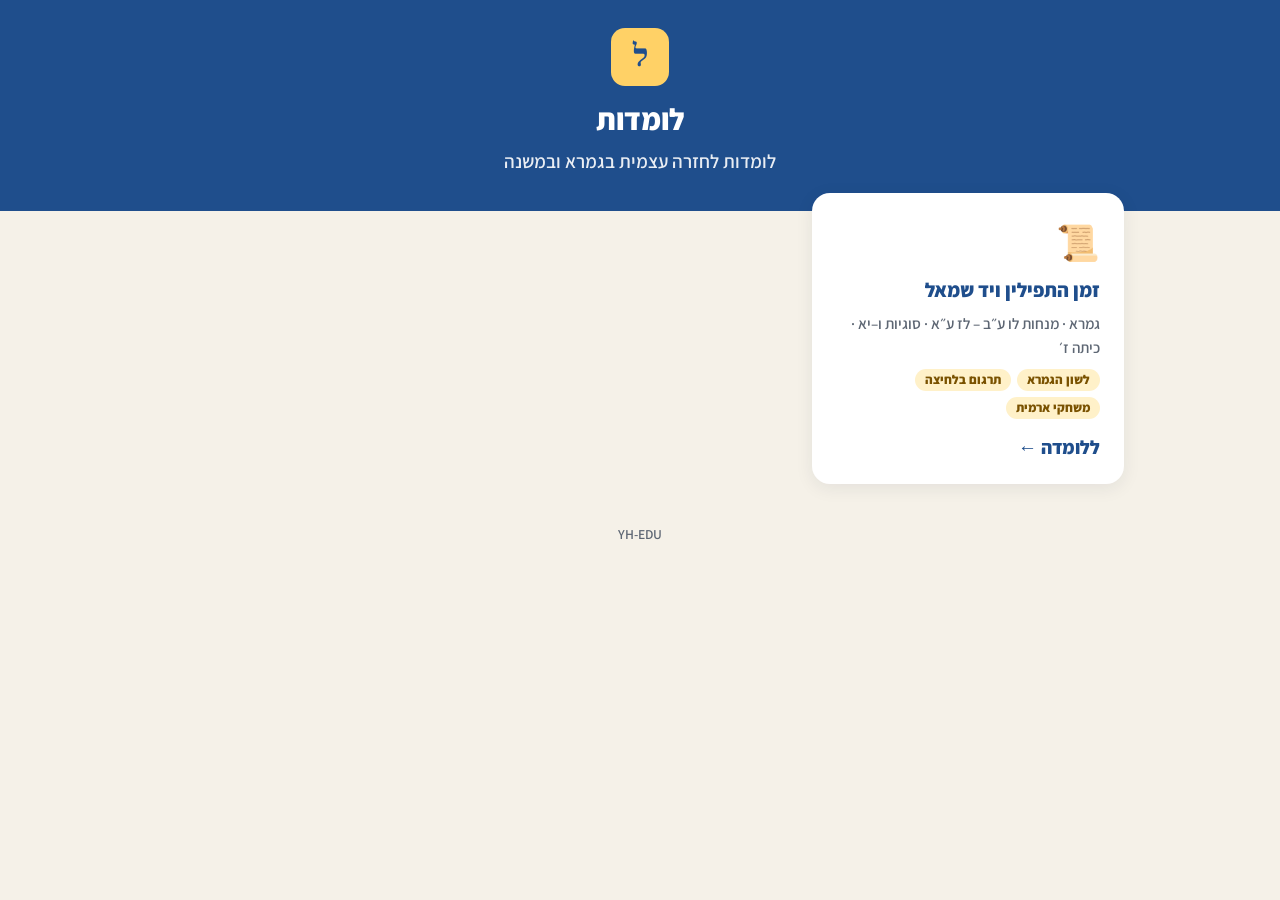
==== commit 2b621ed3: "מאגר לומדות משותף: דף בית + לומדת תפילין ו–יא (מסך מלא, השלמת כיסוי)" ====
--- a/index.html
+++ b/index.html
@@ -1,603 +1,23 @@
 <!doctype html><html lang="he" dir="rtl"><head><meta charset="utf-8"><meta name="viewport" content="width=device-width,initial-scale=1">
-<title>לומדה · סוגיות ו–יא · תפילין (מנחות לו ע״ב – לז ע״א)</title><style>@font-face{font-family:"Assistant";font-weight:600;font-display:swap;src:url([data-uri]) format("truetype")}
-@font-face{font-family:"Assistant";font-weight:700;font-display:swap;src:url([data-uri]) format("truetype")}
-@font-face{font-family:"Assistant";font-weight:800;font-display:swap;src:url([data-uri]) format("truetype")}
-@font-face{font-family:"Frank Ruhl Libre";font-weight:700;font-display:swap;src:url([data-uri]) format("truetype")}
-@font-face{font-family:"Frank Ruhl Libre";font-weight:800;font-display:swap;src:url([data-uri]